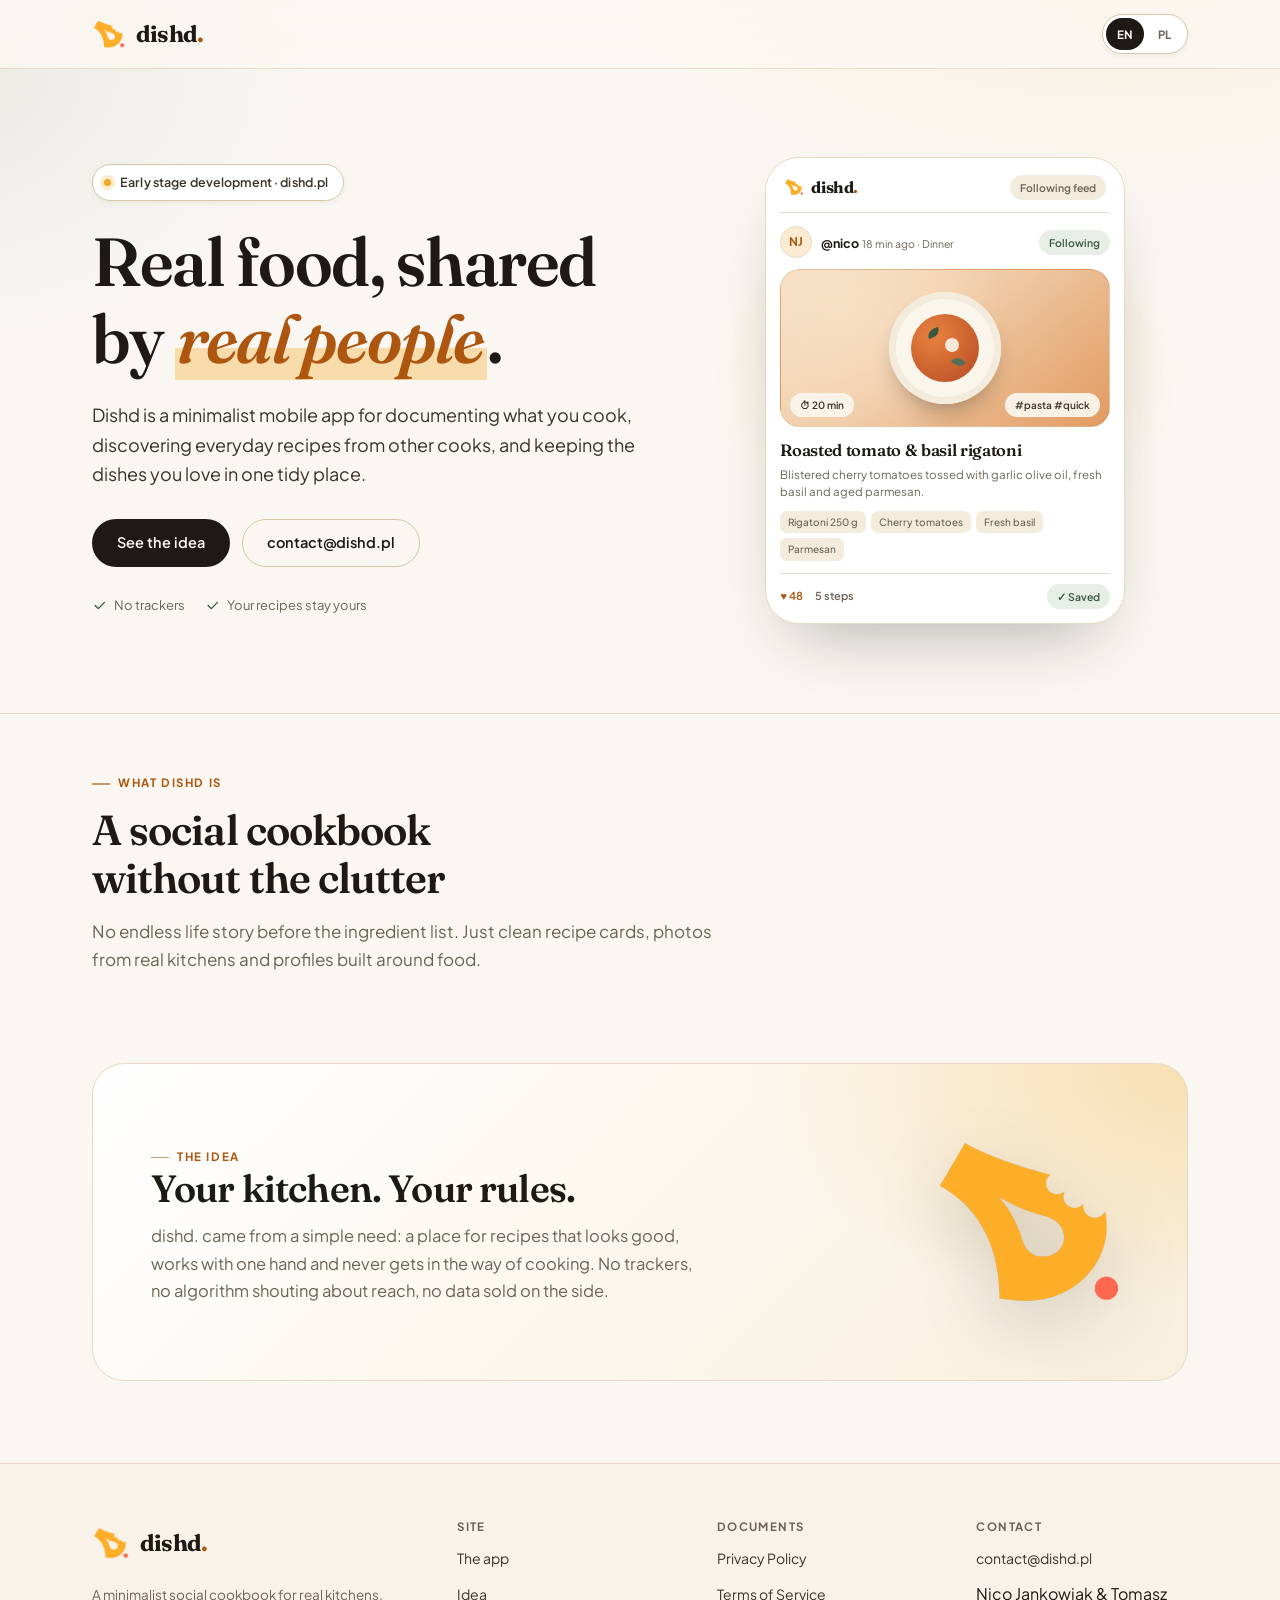
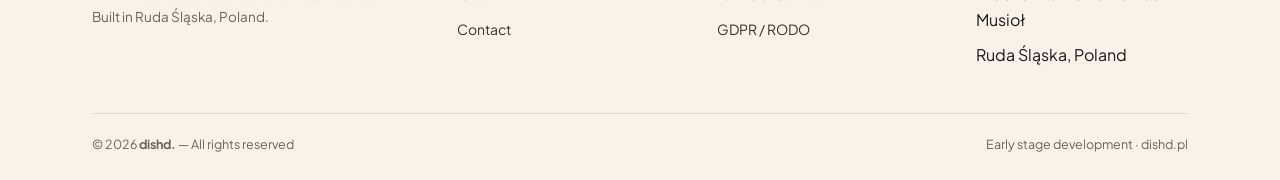
==== index.html @ dfc0d9f7 "Add files via upload" ====
<!DOCTYPE html>
<html lang="en">
<head>
  <meta charset="UTF-8" />
  <meta name="viewport" content="width=device-width, initial-scale=1.0" />
  <title>dishd. — Cook, Share &amp; Discover Recipes</title>
  <meta name="description" content="Dishd is a minimalist social cookbook for sharing homemade recipes, saving dishes and building your personal kitchen library." />
  <meta name="theme-color" content="#FAF7F2" />

  <link rel="icon" href="media/favicon.ico" sizes="any" />
  <link rel="icon" type="image/png" sizes="32x32" href="media/favicon-32.png" />
  <link rel="icon" type="image/png" sizes="192x192" href="media/favicon-192.png" />
  <link rel="apple-touch-icon" href="media/apple-touch-icon.png" />

  <meta property="og:type" content="website" />
  <meta property="og:url" content="https://dishd.pl/" />
  <meta property="og:title" content="dishd. — Cook, Share &amp; Discover Recipes" />
  <meta property="og:description" content="A minimalist social cookbook for sharing homemade dishes and saving recipes without the clutter." />
  <meta property="og:image" content="https://dishd.pl/media/og-cover.png" />
  <meta name="twitter:card" content="summary_large_image" />

  <link rel="preconnect" href="https://fonts.googleapis.com" />
  <link rel="preconnect" href="https://fonts.gstatic.com" crossorigin />
  <link href="https://fonts.googleapis.com/css2?family=Fraunces:ital,opsz,wght@0,9..144,500;0,9..144,600;0,9..144,700;1,9..144,500;1,9..144,600&family=Plus+Jakarta+Sans:wght@400;500;600;700&display=swap" rel="stylesheet" />
  <link rel="stylesheet" href="assets/styles.css" />
</head>

<body data-title-en="dishd. — Cook, Share &amp; Discover Recipes" data-title-pl="dishd. — Gotuj, dziel się i odkrywaj przepisy"
      data-desc-en="Dishd is a minimalist social cookbook for sharing homemade recipes, saving dishes and building your personal kitchen library."
      data-desc-pl="Dishd to minimalistyczna społecznościowa książka kucharska do dzielenia się przepisami, zapisywania dań i budowania własnej kolekcji w jednym miejscu.">

  <a class="skip-link" href="#main" data-en="Skip to content" data-pl="Przejdź do treści">Skip to content</a>

  <header class="site-header">
    <div class="wrap header-inner">
      <a class="brand" href="index.html" aria-label="dishd.">
        <img class="brand__mark" src="media/logo.png" alt="" width="34" height="34" />
        <span class="brand__name">dishd<span class="brand__dot">.</span></span>
      </a>

      <div class="header-actions">
        <div class="lang-switch" role="group" aria-label="Language / Język">
          <button type="button" class="lang-btn" data-lang="en" aria-pressed="true">EN</button>
          <button type="button" class="lang-btn" data-lang="pl" aria-pressed="false">PL</button>
        </div>
      </div>
    </div>
  </header>

  <main id="main">
    <!-- Hero -->
    <section class="hero">
      <div class="wrap hero__grid">
        <div class="hero__copy">
          <span class="pill">
            <span class="pill__dot" aria-hidden="true"></span>
            <span data-en="Early stage development · dishd.pl" data-pl="Wczesny etap rozwoju · dishd.pl">Early stage development · dishd.pl</span>
          </span>

          <h1 data-en="Real food, shared by <em>real people</em>."
              data-pl="Prawdziwe jedzenie, dzielone przez <em>prawdziwych ludzi</em>.">
            Real food, shared by <em>real people</em>.
          </h1>

          <p data-en="Dishd is a minimalist mobile app for documenting what you cook, discovering everyday recipes from other cooks, and keeping the dishes you love in one tidy place."
             data-pl="Dishd to minimalistyczna aplikacja mobilna do dokumentowania tego, co gotujesz, odkrywania codziennych przepisów innych osób i trzymania ulubionych dań w jednym, uporządkowanym miejscu.">
            Dishd is a minimalist mobile app for documenting what you cook, discovering everyday recipes from other cooks, and keeping the dishes you love in one tidy place.
          </p>

          <div class="hero__actions">
            <a class="btn" href="#idea" data-en="See the idea" data-pl="Poznaj ideę">See the idea</a>
            <a class="btn btn--ghost" href="mailto:contact@dishd.pl">contact@dishd.pl</a>
          </div>

          <div class="hero__meta">
            <span>
              <svg width="15" height="15" viewBox="0 0 24 24" fill="none" stroke="currentColor" stroke-width="2.2" stroke-linecap="round" stroke-linejoin="round" aria-hidden="true"><path d="m5 12 5 5L20 7" /></svg>
              <span data-en="No trackers" data-pl="Bez trackerów">No trackers</span>
            </span>
            <span>
              <svg width="15" height="15" viewBox="0 0 24 24" fill="none" stroke="currentColor" stroke-width="2.2" stroke-linecap="round" stroke-linejoin="round" aria-hidden="true"><path d="m5 12 5 5L20 7" /></svg>
              <span data-en="Your recipes stay yours" data-pl="Twoje przepisy zostają Twoje">Your recipes stay yours</span>
            </span>
          </div>
        </div>

        <div class="showcase">
          <aside class="phone" aria-label="Dishd recipe card preview" data-aria-en="Dishd recipe card preview" data-aria-pl="Podgląd karty przepisu w Dishd">
            <div class="phone__bar">
              <span class="phone__brand"><img src="media/logo.png" alt="" width="20" height="20" /><span>dishd<span class="brand__dot">.</span></span></span>
              <span class="chip" data-en="Following feed" data-pl="Obserwowani">Following feed</span>
            </div>

            <div class="recipe-head">
              <div class="recipe-user">
                <span class="avatar">NJ</span>
                <span>
                  <span class="recipe-user__name">@nico</span>
                  <span class="recipe-user__meta" data-en="18 min ago · Dinner" data-pl="18 min temu · Obiad">18 min ago · Dinner</span>
                </span>
              </div>
              <span class="chip chip--green" data-en="Following" data-pl="Obserwujesz">Following</span>
            </div>

            <div class="recipe-photo">
              <div class="plate" aria-hidden="true">
                <div class="plate__bowl">
                  <span class="leaf leaf--1"></span>
                  <span class="leaf leaf--2"></span>
                  <span class="plate__cream"></span>
                </div>
              </div>
              <div class="photo-pills">
                <span class="chip" data-en="⏱ 20 min" data-pl="⏱ 20 min">⏱ 20 min</span>
                <span class="chip" data-en="#pasta #quick" data-pl="#makaron #szybkie">#pasta #quick</span>
              </div>
            </div>

            <div class="recipe-title" data-en="Roasted tomato &amp; basil rigatoni" data-pl="Rigatoni z pieczonymi pomidorami i bazylią">
              Roasted tomato &amp; basil rigatoni
            </div>
            <p class="recipe-desc"
               data-en="Blistered cherry tomatoes tossed with garlic olive oil, fresh basil and aged parmesan."
               data-pl="Pieczone pomidorki koktajlowe z oliwą czosnkową, świeżą bazylią i dojrzałym parmezanem.">
              Blistered cherry tomatoes tossed with garlic olive oil, fresh basil and aged parmesan.
            </p>

            <div class="tags">
              <span data-en="Rigatoni 250 g" data-pl="Rigatoni 250 g">Rigatoni 250 g</span>
              <span data-en="Cherry tomatoes" data-pl="Pomidorki">Cherry tomatoes</span>
              <span data-en="Fresh basil" data-pl="Bazylia">Fresh basil</span>
              <span data-en="Parmesan" data-pl="Parmezan">Parmesan</span>
            </div>

            <div class="recipe-foot">
              <span class="recipe-foot__stats">
                <span class="recipe-foot__like">♥ 48</span>
                <span data-en="5 steps" data-pl="5 kroków">5 steps</span>
              </span>
              <span class="chip chip--green" data-en="✓ Saved" data-pl="✓ Zapisano">✓ Saved</span>
            </div>
          </aside>
        </div>
      </div>
    </section>

    <hr class="divider" />

    <!-- About -->
    <section class="section" id="about">
      <div class="wrap">
        <div class="section-head">
          <span class="eyebrow" data-en="What dishd is" data-pl="Czym jest dishd">What dishd is</span>
          <h2 data-en="A social cookbook without the clutter"
              data-pl="Społecznościowa książka kucharska bez zbędnego szumu">
            A social cookbook without the clutter
          </h2>
          <p data-en="No endless life story before the ingredient list. Just clean recipe cards, photos from real kitchens and profiles built around food."
             data-pl="Bez długiej historii życia przed listą składników. Tylko czytelne karty przepisów, zdjęcia z prawdziwych kuchni i profile zbudowane wokół jedzenia.">
            No endless life story before the ingredient list. Just clean recipe cards, photos from real kitchens and profiles built around food.
          </p>
        </div>
      </div>
    </section>

    <!-- The idea -->
    <section class="section section--tight" id="idea">
      <div class="wrap">
        <div class="band">
          <div class="band__inner">
            <div>
              <span class="eyebrow" data-en="The idea" data-pl="Idea">The idea</span>
              <h2 data-en="Your kitchen. Your rules."
                  data-pl="Twoja kuchnia. Twoje zasady.">
                Your kitchen. Your rules.
              </h2>
              <p data-en="dishd. came from a simple need: a place for recipes that looks good, works with one hand and never gets in the way of cooking. No trackers, no algorithm shouting about reach, no data sold on the side."
                 data-pl="dishd. powstało z prostej potrzeby: miejsca na przepisy, które dobrze wygląda, działa jedną ręką i nie przeszkadza w gotowaniu. Bez trackerów, bez algorytmu krzyczącego o zasięgach i bez sprzedawania danych.">
                dishd. came from a simple need: a place for recipes that looks good, works with one hand and never gets in the way of cooking. No trackers, no algorithm shouting about reach, no data sold on the side.
              </p>
            </div>
            <img class="band__logo" src="media/logo.png" alt="dishd." width="200" height="200" loading="lazy" />
          </div>
        </div>
      </div>
    </section>

  </main>

  <footer class="site-footer">
    <div class="wrap">
      <div class="footer-grid">
        <div class="footer-brand">
          <a class="brand" href="index.html" aria-label="dishd.">
            <img class="brand__mark" src="media/logo.png" alt="" width="38" height="38" loading="lazy" />
            <span class="brand__name">dishd<span class="brand__dot">.</span></span>
          </a>
          <p data-en="A minimalist social cookbook for real kitchens. Built in Ruda Śląska, Poland."
             data-pl="Minimalistyczna społecznościowa książka kucharska do prawdziwych kuchni. Tworzona w Rudzie Śląskiej.">
            A minimalist social cookbook for real kitchens. Built in Ruda Śląska, Poland.
          </p>
        </div>

        <div class="footer-col">
          <h4 data-en="Site" data-pl="Serwis">Site</h4>
          <ul>
            <li><a href="#about" data-en="The app" data-pl="Aplikacja">The app</a></li>
            <li><a href="#idea" data-en="Idea" data-pl="Idea">Idea</a></li>
            <li><a href="mailto:contact@dishd.pl" data-en="Contact" data-pl="Kontakt">Contact</a></li>
          </ul>
        </div>

        <div class="footer-col">
          <h4 data-en="Documents" data-pl="Dokumenty">Documents</h4>
          <ul>
            <li><a href="privacy.html" data-en="Privacy Policy" data-pl="Polityka prywatności">Privacy Policy</a></li>
            <li><a href="terms.html" data-en="Terms of Service" data-pl="Regulamin">Terms of Service</a></li>
            <li><a href="gdpr.html" data-en="GDPR / RODO" data-pl="RODO">GDPR / RODO</a></li>
          </ul>
        </div>

        <div class="footer-col">
          <h4 data-en="Contact" data-pl="Kontakt">Contact</h4>
          <ul>
            <li><a href="mailto:contact@dishd.pl">contact@dishd.pl</a></li>
            <li><span data-en="Nico Jankowiak &amp; Tomasz Musioł" data-pl="Nico Jankowiak i Tomasz Musioł">Nico Jankowiak &amp; Tomasz Musioł</span></li>
            <li><span data-en="Ruda Śląska, Poland" data-pl="Ruda Śląska, Polska">Ruda Śląska, Poland</span></li>
          </ul>
        </div>
      </div>

      <div class="footer-bottom">
        <span>© 2026 <strong>dishd.</strong> — <span data-en="All rights reserved" data-pl="Wszelkie prawa zastrzeżone">All rights reserved</span></span>
        <span data-en="Early stage development · dishd.pl" data-pl="Wczesny etap rozwoju · dishd.pl">Early stage development · dishd.pl</span>
      </div>
    </div>
  </footer>

  <script src="assets/site.js" defer></script>
</body>
</html>
---- assets/styles.css ----
/* =========================================================
   dishd. — shared stylesheet
   Palette is derived from media/light-logo.jpg (amber mark).
   ========================================================= */

:root {
  --bg: #FAF7F2;
  --surface: #F3EBDB;
  --card: #FFFFFF;
  --ink: #1D1A15;
  --ink-soft: #3A332B;
  --muted: #6C6357;
  --line: #E6DAC4;
  --line-strong: #D6C6A9;
  --accent: #F5A623;
  --accent-deep: #AC560F;
  --accent-wash: #FBEBD2;
  --green: #3C5842;
  --green-wash: #E7EEE6;
  --radius-sm: 12px;
  --radius: 18px;
  --radius-lg: 26px;
  --shadow-sm: 0 2px 6px rgba(29, 26, 21, 0.05);
  --shadow: 0 18px 44px -22px rgba(29, 26, 21, 0.28);
  --shadow-lg: 0 34px 70px -30px rgba(29, 26, 21, 0.34);
  --wrap: 1160px;
  --gutter: clamp(18px, 4vw, 32px);
  --header-h: 68px;
  --ease: cubic-bezier(0.22, 0.61, 0.36, 1);
}

*,
*::before,
*::after {
  box-sizing: border-box;
}

html {
  scroll-behavior: smooth;
  scroll-padding-top: calc(var(--header-h) + 18px);
  -webkit-text-size-adjust: 100%;
}

body {
  margin: 0;
  background-color: var(--bg);
  background-image:
    radial-gradient(58rem 34rem at 88% -8%, rgba(245, 166, 35, 0.14), transparent 62%),
    radial-gradient(42rem 30rem at -6% 4%, rgba(60, 88, 66, 0.09), transparent 58%);
  background-repeat: no-repeat;
  color: var(--ink);
  font-family: "Plus Jakarta Sans", -apple-system, BlinkMacSystemFont, "Segoe UI", sans-serif;
  font-size: 16px;
  line-height: 1.65;
  -webkit-font-smoothing: antialiased;
  text-rendering: optimizeLegibility;
  overflow-x: hidden;
}

h1, h2, h3, h4 {
  font-family: "Fraunces", Georgia, "Times New Roman", serif;
  font-weight: 600;
  letter-spacing: -0.022em;
  line-height: 1.14;
  margin: 0;
  text-wrap: balance;
}

p {
  margin: 0;
}

img {
  display: block;
  max-width: 100%;
  height: auto;
}

a {
  color: var(--accent-deep);
  text-decoration-thickness: 1px;
  text-underline-offset: 3px;
}

a:hover {
  color: var(--ink);
}

ul, ol {
  margin: 0;
  padding: 0;
}

:focus-visible {
  outline: 3px solid var(--accent-deep);
  outline-offset: 3px;
  border-radius: 4px;
}

::selection {
  background: var(--accent);
  color: var(--ink);
}

/* ---------- Layout helpers ---------- */

.wrap {
  width: 100%;
  max-width: var(--wrap);
  margin-inline: auto;
  padding-inline: var(--gutter);
}

.skip-link {
  position: absolute;
  left: 12px;
  top: -60px;
  z-index: 200;
  padding: 10px 16px;
  border-radius: 999px;
  background: var(--ink);
  color: var(--bg);
  font-size: 14px;
  font-weight: 600;
  text-decoration: none;
  transition: top 0.18s var(--ease);
}

.skip-link:focus-visible {
  top: 12px;
  color: var(--bg);
}

.eyebrow {
  display: inline-flex;
  align-items: center;
  gap: 8px;
  font-size: 11.5px;
  font-weight: 700;
  letter-spacing: 0.14em;
  text-transform: uppercase;
  color: var(--accent-deep);
}

.eyebrow::before {
  content: "";
  width: 18px;
  height: 1.5px;
  background: currentColor;
  opacity: 0.6;
}

.section-head {
  max-width: 660px;
}

.section-head h2 {
  font-size: clamp(28px, 3.6vw, 42px);
  margin-top: 14px;
}

.section-head p {
  margin-top: 14px;
  color: var(--muted);
  font-size: clamp(15px, 1.5vw, 17px);
}

.section {
  padding-block: clamp(32px, 4vw, 54px);
}

.section--tight {
  padding-block: clamp(24px, 3vw, 40px);
}

.divider {
  height: 1px;
  background: var(--line);
  border: 0;
  margin: 0;
}

/* ---------- Buttons ---------- */

.btn {
  --btn-bg: var(--ink);
  --btn-fg: var(--bg);
  display: inline-flex;
  align-items: center;
  justify-content: center;
  gap: 9px;
  min-height: 48px;
  padding: 12px 24px;
  border: 1px solid transparent;
  border-radius: 999px;
  background: var(--btn-bg);
  color: var(--btn-fg);
  font-family: inherit;
  font-size: 14.5px;
  font-weight: 600;
  line-height: 1.2;
  text-align: center;
  text-decoration: none;
  cursor: pointer;
  transition: transform 0.18s var(--ease), background-color 0.18s var(--ease),
    box-shadow 0.18s var(--ease), color 0.18s var(--ease);
}

.btn:hover {
  color: var(--btn-fg);
  transform: translateY(-2px);
  box-shadow: var(--shadow);
}

.btn:active {
  transform: translateY(0);
}

.btn--ghost {
  --btn-bg: transparent;
  --btn-fg: var(--ink);
  border-color: var(--line-strong);
}

.btn--ghost:hover {
  --btn-bg: #ffffff;
  --btn-fg: var(--ink);
  box-shadow: var(--shadow-sm);
}

.btn--small {
  min-height: 42px;
  padding: 10px 18px;
  font-size: 13.5px;
}

/* ---------- Header ---------- */

.site-header {
  position: sticky;
  top: 0;
  z-index: 60;
  background: rgba(250, 247, 242, 0.82);
  border-bottom: 1px solid var(--line);
  backdrop-filter: blur(16px) saturate(1.3);
  -webkit-backdrop-filter: blur(16px) saturate(1.3);
}

.header-inner {
  display: flex;
  align-items: center;
  justify-content: space-between;
  gap: 16px;
  min-height: var(--header-h);
}

.brand {
  display: inline-flex;
  align-items: center;
  gap: 10px;
  flex: 0 0 auto;
  padding-block: 4px;
  color: var(--ink);
  text-decoration: none;
}

.brand:hover {
  color: var(--ink);
}

.brand__mark {
  width: 34px;
  height: 34px;
  border-radius: 9px;
  transition: transform 0.3s var(--ease);
}

.brand:hover .brand__mark {
  transform: rotate(-6deg) scale(1.04);
}

.brand__name {
  font-family: "Fraunces", Georgia, serif;
  font-size: 23px;
  font-weight: 700;
  letter-spacing: -0.035em;
  line-height: 1;
}

.brand__dot {
  color: var(--accent-deep);
}

.header-actions {
  display: flex;
  align-items: center;
  gap: 10px;
  flex: 0 0 auto;
}

.lang-switch {
  display: inline-flex;
  flex: 0 0 auto;
  gap: 2px;
  padding: 3px;
  border: 1px solid var(--line-strong);
  border-radius: 999px;
  background: #ffffff;
  box-shadow: var(--shadow-sm);
}

.lang-btn {
  min-width: 38px;
  min-height: 32px;
  padding: 6px 10px;
  border: 0;
  border-radius: 999px;
  background: transparent;
  color: var(--muted);
  font-family: inherit;
  font-size: 11.5px;
  font-weight: 700;
  letter-spacing: 0.04em;
  cursor: pointer;
  transition: background-color 0.16s var(--ease), color 0.16s var(--ease);
}

.lang-btn:hover {
  color: var(--ink);
}

.lang-btn[aria-pressed="true"] {
  background: var(--ink);
  color: var(--bg);
}

/* ---------- Hero ---------- */

.hero {
  position: relative;
  padding-block: clamp(46px, 7vw, 88px) clamp(48px, 7vw, 92px);
  overflow: hidden;
}

.hero__grid {
  display: grid;
  grid-template-columns: minmax(0, 1.06fr) minmax(0, 0.94fr);
  align-items: center;
  gap: clamp(34px, 5vw, 64px);
}

.pill {
  display: inline-flex;
  align-items: center;
  gap: 9px;
  padding: 7px 15px 7px 11px;
  border: 1px solid var(--line-strong);
  border-radius: 999px;
  background: #ffffff;
  box-shadow: var(--shadow-sm);
  color: var(--ink-soft);
  font-size: 12.5px;
  font-weight: 600;
  letter-spacing: 0.01em;
}

.pill__dot {
  width: 7px;
  height: 7px;
  border-radius: 50%;
  background: var(--accent);
  box-shadow: 0 0 0 4px rgba(245, 166, 35, 0.22);
}

.hero h1 {
  margin-top: 22px;
  font-size: clamp(38px, 5.6vw, 68px);
  font-weight: 600;
}

.hero h1 em {
  font-style: italic;
  color: var(--accent-deep);
  background: linear-gradient(180deg, transparent 62%, rgba(245, 166, 35, 0.34) 62%);
  padding-inline: 0.04em;
}

.hero__copy > p {
  margin-top: 22px;
  max-width: 34em;
  font-size: clamp(15.5px, 1.6vw, 18px);
  color: var(--ink-soft);
}

.hero__actions {
  display: flex;
  flex-wrap: wrap;
  gap: 12px;
  margin-top: 30px;
}

.hero__meta {
  display: flex;
  flex-wrap: wrap;
  align-items: center;
  gap: 8px 20px;
  margin-top: 28px;
  font-size: 13px;
  color: var(--muted);
}

.hero__meta span {
  display: inline-flex;
  align-items: center;
  gap: 7px;
}

.hero__meta svg {
  flex: 0 0 auto;
  color: var(--green);
}

/* ---------- Phone mock ---------- */

.showcase {
  position: relative;
  display: grid;
  place-items: center;
  isolation: isolate;
}

.showcase::before {
  content: "";
  position: absolute;
  inset: 8% 4% 4%;
  z-index: -1;
  border-radius: 50%;
  background: radial-gradient(circle at 50% 40%, rgba(245, 166, 35, 0.28), transparent 68%);
  filter: blur(6px);
}

.phone {
  width: min(100%, 360px);
  padding: 14px;
  border: 1px solid var(--line);
  border-radius: 34px;
  background: var(--card);
  box-shadow: var(--shadow-lg);
}

.phone__bar {
  display: flex;
  align-items: center;
  justify-content: space-between;
  gap: 10px;
  padding: 2px 4px 12px;
  border-bottom: 1px solid var(--line);
  margin-bottom: 13px;
}

.phone__brand {
  display: inline-flex;
  align-items: center;
  gap: 7px;
  font-family: "Fraunces", Georgia, serif;
  font-size: 16px;
  font-weight: 700;
  letter-spacing: -0.03em;
}

.phone__brand img {
  width: 20px;
  height: 20px;
  border-radius: 6px;
}

.phone__brand .brand__dot {
  color: var(--accent-deep);
}

.chip {
  display: inline-flex;
  align-items: center;
  padding: 4px 10px;
  border-radius: 999px;
  background: var(--surface);
  color: var(--muted);
  font-size: 10.5px;
  font-weight: 600;
  white-space: nowrap;
}

.chip--green {
  background: var(--green-wash);
  color: var(--green);
}

.recipe-head {
  display: flex;
  align-items: center;
  justify-content: space-between;
  gap: 10px;
  margin-bottom: 11px;
}

.recipe-user {
  display: flex;
  align-items: center;
  gap: 9px;
  min-width: 0;
}

.avatar {
  display: grid;
  place-items: center;
  width: 32px;
  height: 32px;
  flex: 0 0 auto;
  border: 1px solid var(--line);
  border-radius: 50%;
  background: var(--accent-wash);
  color: var(--accent-deep);
  font-size: 12px;
  font-weight: 700;
}

.recipe-user__name {
  font-size: 12.5px;
  font-weight: 700;
  line-height: 1.25;
}

.recipe-user__meta {
  font-size: 10.5px;
  color: var(--muted);
}

.recipe-photo {
  position: relative;
  display: grid;
  place-items: center;
  height: 158px;
  margin-bottom: 13px;
  overflow: hidden;
  border: 1px solid rgba(172, 86, 15, 0.16);
  border-radius: 20px;
  background:
    radial-gradient(circle at 18% 18%, #F7DFC3, transparent 55%),
    linear-gradient(140deg, #F6E3CE 0%, #EFC9A4 46%, #E19B62 100%);
}

.plate {
  position: relative;
  display: grid;
  place-items: center;
  width: 112px;
  height: 112px;
  border-radius: 50%;
  background: #FBF6EC;
  box-shadow: 0 14px 26px -12px rgba(29, 26, 21, 0.45), inset 0 0 0 7px #F3EBDB;
}

.plate__bowl {
  position: relative;
  width: 68px;
  height: 68px;
  border-radius: 50%;
  background: radial-gradient(circle at 34% 32%, #E8823F, #B54A22);
}

.leaf {
  position: absolute;
  width: 13px;
  height: 8px;
  border-radius: 999px 0;
  background: #3C5842;
}

.leaf--1 { top: 15px; left: 16px; transform: rotate(-22deg); }
.leaf--2 { bottom: 16px; right: 14px; transform: rotate(36deg); background: #556F58; }

.plate__cream {
  position: absolute;
  top: 24px;
  right: 20px;
  width: 14px;
  height: 14px;
  border-radius: 50%;
  background: #FBF6EC;
  opacity: 0.9;
}

.photo-pills {
  position: absolute;
  inset: auto 9px 9px;
  display: flex;
  justify-content: space-between;
  gap: 6px;
}

.photo-pills .chip {
  background: rgba(251, 246, 236, 0.94);
  color: var(--ink-soft);
  font-size: 10px;
}

.recipe-title {
  font-family: "Fraunces", Georgia, serif;
  font-size: 16.5px;
  font-weight: 600;
  letter-spacing: -0.02em;
  line-height: 1.25;
}

.recipe-desc {
  margin-top: 5px;
  font-size: 11.5px;
  line-height: 1.5;
  color: var(--muted);
}

.tags {
  display: flex;
  flex-wrap: wrap;
  gap: 5px;
  margin-top: 10px;
}

.tags span {
  padding: 3px 8px;
  border-radius: 7px;
  background: var(--surface);
  color: var(--muted);
  font-size: 10px;
  font-weight: 500;
}

.recipe-foot {
  display: flex;
  align-items: center;
  justify-content: space-between;
  gap: 8px;
  margin-top: 12px;
  padding-top: 10px;
  border-top: 1px solid var(--line);
  font-size: 11px;
  font-weight: 600;
  color: var(--muted);
}

.recipe-foot__stats {
  display: flex;
  align-items: center;
  gap: 12px;
}

.recipe-foot__like {
  color: var(--accent-deep);
}

/* ---------- Brand band ---------- */

.band {
  position: relative;
  overflow: hidden;
  border: 1px solid var(--line);
  border-radius: calc(var(--radius-lg) + 6px);
  background:
    radial-gradient(46rem 26rem at 100% 0%, rgba(245, 166, 35, 0.26), transparent 60%),
    linear-gradient(135deg, #FFFFFF 0%, #F8EFDD 100%);
}

.band__inner {
  display: grid;
  grid-template-columns: minmax(0, 1fr) auto;
  align-items: center;
  gap: clamp(26px, 5vw, 60px);
  padding: clamp(30px, 4.6vw, 58px);
}

.band h2 {
  font-size: clamp(26px, 3.4vw, 38px);
}

.band p {
  margin-top: 12px;
  max-width: 46ch;
  color: var(--muted);
  font-size: clamp(15px, 1.5vw, 16.5px);
}

.band__logo {
  width: clamp(120px, 17vw, 200px);
  height: auto;
  filter: drop-shadow(0 22px 34px rgba(29, 26, 21, 0.18));
}

/* ---------- Footer ---------- */

.site-footer {
  margin-top: clamp(26px, 3.6vw, 44px);
  padding-block: clamp(38px, 5vw, 56px) 26px;
  border-top: 1px solid var(--line);
  background: rgba(243, 235, 219, 0.45);
}

.footer-grid {
  display: grid;
  grid-template-columns: minmax(0, 1.5fr) repeat(3, minmax(0, 1fr));
  gap: clamp(24px, 4vw, 48px);
}

.footer-brand p {
  margin-top: 14px;
  max-width: 34ch;
  font-size: 13.5px;
  color: var(--muted);
}

.footer-brand .brand__mark {
  width: 38px;
  height: 38px;
}

.footer-col h4 {
  margin-bottom: 12px;
  font-family: "Plus Jakarta Sans", sans-serif;
  font-size: 11.5px;
  font-weight: 700;
  letter-spacing: 0.12em;
  text-transform: uppercase;
  color: var(--muted);
}

.footer-col ul {
  list-style: none;
  display: grid;
  gap: 9px;
}

.footer-col a {
  color: var(--ink-soft);
  font-size: 14px;
  text-decoration: none;
}

.footer-col a:hover {
  color: var(--ink);
  text-decoration: underline;
}

.footer-bottom {
  display: flex;
  flex-wrap: wrap;
  align-items: center;
  justify-content: space-between;
  gap: 10px 24px;
  margin-top: clamp(28px, 4vw, 44px);
  padding-top: 20px;
  border-top: 1px solid var(--line);
  font-size: 12.5px;
  color: var(--muted);
}

/* ---------- Document pages ---------- */

.doc-hero {
  padding-block: clamp(34px, 5vw, 58px) clamp(22px, 3vw, 32px);
  border-bottom: 1px solid var(--line);
}

.doc-hero__back {
  display: flex;
  width: fit-content;
  align-items: center;
  gap: 7px;
  margin-bottom: 18px;
  color: var(--muted);
  font-size: 13.5px;
  font-weight: 600;
  text-decoration: none;
}

.doc-hero__back:hover {
  color: var(--ink);
}

.doc-hero h1 {
  font-size: clamp(32px, 5vw, 54px);
  margin-top: 14px;
}

.doc-hero p {
  margin-top: 14px;
  max-width: 62ch;
  color: var(--muted);
  font-size: clamp(15px, 1.6vw, 17px);
}

.doc-meta {
  display: flex;
  flex-wrap: wrap;
  gap: 8px 20px;
  margin-top: 22px;
  font-size: 13px;
  color: var(--muted);
}

.doc-meta strong {
  color: var(--ink-soft);
}

.doc-layout {
  display: grid;
  grid-template-columns: 250px minmax(0, 1fr);
  align-items: start;
  gap: clamp(28px, 4vw, 56px);
  padding-block: clamp(32px, 4.5vw, 56px);
}

.doc-layout > * {
  min-width: 0;
}

.toc {
  position: sticky;
  top: calc(var(--header-h) + 22px);
  padding: 20px;
  border: 1px solid var(--line);
  border-radius: var(--radius);
  background: var(--card);
}

.toc__title {
  margin-bottom: 12px;
  font-size: 11.5px;
  font-weight: 700;
  letter-spacing: 0.12em;
  text-transform: uppercase;
  color: var(--muted);
}

.toc ol {
  list-style: none;
  display: grid;
  gap: 7px;
  counter-reset: toc;
}

.toc a {
  display: block;
  color: var(--ink-soft);
  font-size: 13.5px;
  line-height: 1.4;
  text-decoration: none;
}

.toc a:hover {
  color: var(--accent-deep);
}

.doc {
  min-width: 0;
}

.doc section {
  padding-block: clamp(20px, 2.6vw, 28px);
  border-bottom: 1px solid var(--line);
}

.doc section:first-of-type {
  padding-top: 0;
}

.doc section:last-of-type {
  border-bottom: 0;
  padding-bottom: 0;
}

.doc h2 {
  font-size: clamp(21px, 2.4vw, 26px);
  scroll-margin-top: calc(var(--header-h) + 20px);
}

.doc h3 {
  margin-top: 20px;
  font-size: clamp(16px, 1.8vw, 18px);
}

.doc p,
.doc li {
  color: var(--ink-soft);
  font-size: 15px;
  line-height: 1.72;
}

.doc h2 + p,
.doc h2 + ul,
.doc h2 + ol,
.doc h2 + h3,
.doc p + p,
.doc p + ul,
.doc p + ol,
.doc ul + p,
.doc ol + p,
.doc h3 + p {
  margin-top: 12px;
}

/* breathing room after the highlights box that opens every document */
.doc .callout + section {
  padding-top: clamp(22px, 2.8vw, 30px);
}

.doc ul,
.doc ol {
  margin-top: 12px;
  padding-left: 22px;
  display: grid;
  gap: 8px;
}

.doc ul {
  list-style: none;
  padding-left: 0;
}

.doc ul > li {
  position: relative;
  padding-left: 22px;
}

.doc ul > li::before {
  content: "";
  position: absolute;
  top: 0.68em;
  left: 2px;
  width: 7px;
  height: 7px;
  border-radius: 50%;
  background: var(--accent);
}

.doc ol {
  list-style: decimal;
  padding-left: 22px;
}

.doc ol > li::marker {
  color: var(--accent-deep);
  font-weight: 700;
}

.doc strong {
  color: var(--ink);
  font-weight: 700;
}

.doc code {
  padding: 2px 6px;
  border: 1px solid var(--line);
  border-radius: 6px;
  background: var(--surface);
  color: var(--ink);
  font-family: ui-monospace, "SFMono-Regular", Menlo, Consolas, monospace;
  font-size: 0.88em;
}

.doc a {
  color: var(--accent-deep);
  text-decoration: underline;
  text-decoration-color: rgba(172, 86, 15, 0.35);
}

.doc a:hover {
  text-decoration-color: currentColor;
}

/* buttons placed inside a document keep button styling, not link styling */
.doc a.btn {
  color: var(--btn-fg);
  text-decoration: none;
}

.callout {
  display: flex;
  gap: 12px;
  margin-top: 18px;
  padding: 16px 18px;
  border: 1px solid var(--line-strong);
  border-left: 3px solid var(--accent);
  border-radius: var(--radius-sm);
  background: #FFFDF8;
}

.callout__icon {
  flex: 0 0 auto;
  color: var(--accent-deep);
  margin-top: 2px;
}

.callout p {
  font-size: 14.5px;
  color: var(--ink-soft);
}

.doc__footer {
  display: flex;
  flex-wrap: wrap;
  gap: 12px;
  margin-top: clamp(26px, 3.5vw, 40px);
}

/* lighter, warmer primary action on document pages */
.doc__footer .btn:not(.btn--ghost) {
  --btn-bg: var(--accent);
  --btn-fg: var(--ink);
}

/* ---------- Responsive ---------- */

@media (max-width: 1000px) {
  .doc-layout {
    grid-template-columns: minmax(0, 1fr);
    gap: 24px;
  }

  /* Table of contents becomes a swipeable row of chips above the text. */
  .toc {
    position: static;
    order: -1;
    padding: 12px 14px;
    border-radius: 14px;
  }

  .toc__title {
    margin-bottom: 10px;
  }

  .toc ol {
    display: flex;
    gap: 8px;
    overflow-x: auto;
    padding-bottom: 2px;
    scrollbar-width: none;
    -webkit-overflow-scrolling: touch;
    mask-image: linear-gradient(to right, #000 calc(100% - 26px), transparent);
    -webkit-mask-image: linear-gradient(to right, #000 calc(100% - 26px), transparent);
  }

  .toc ol::-webkit-scrollbar {
    display: none;
  }

  .toc a {
    display: block;
    padding: 7px 12px;
    border-radius: 999px;
    background: var(--surface);
    font-size: 12.5px;
    white-space: nowrap;
  }
}

@media (max-width: 920px) {
  .hero__grid {
    grid-template-columns: 1fr;
    gap: clamp(32px, 6vw, 46px);
  }

  .showcase {
    order: 2;
  }

  .band__inner {
    grid-template-columns: 1fr;
    justify-items: start;
    text-align: left;
  }

  .band__logo {
    order: -1;
    width: clamp(96px, 22vw, 130px);
  }

  .footer-grid {
    grid-template-columns: repeat(2, minmax(0, 1fr));
  }

  .footer-brand {
    grid-column: 1 / -1;
  }
}

@media (max-width: 620px) {
  :root {
    --header-h: 58px;
  }

  .brand__mark {
    width: 30px;
    height: 30px;
  }

  .brand__name {
    font-size: 21px;
  }

  .hero__actions .btn {
    flex: 1 1 200px;
  }

  .hero__meta {
    font-size: 12.5px;
  }

  .footer-grid {
    grid-template-columns: 1fr;
    gap: 26px;
  }

  .footer-col ul {
    gap: 0;
  }

  .footer-col a {
    display: inline-block;
    padding-block: 7px;
  }

  .footer-brand .brand__mark {
    width: 34px;
    height: 34px;
  }

  .footer-bottom {
    font-size: 12px;
  }

  .doc-hero__back {
    margin-bottom: 14px;
  }

  .doc-meta {
    gap: 6px 14px;
    font-size: 12.5px;
  }

  .band__inner {
    padding: 22px 20px;
  }
}

@media (max-width: 400px) {
  .lang-btn {
    min-width: 34px;
    padding-inline: 7px;
  }

  .pill {
    font-size: 11.5px;
  }
}

@media (prefers-reduced-motion: reduce) {
  html {
    scroll-behavior: auto;
  }

  *,
  *::before,
  *::after {
    animation-duration: 0.001ms !important;
    animation-iteration-count: 1 !important;
    transition-duration: 0.001ms !important;
  }

}

@media print {
  .site-header,
  .site-footer,
  .toc,
  .doc__footer,
  .skip-link {
    display: none !important;
  }

  body {
    background: #fff;
  }

  .doc-layout {
    display: block;
    padding: 0;
  }

  .doc a {
    color: inherit;
  }
}
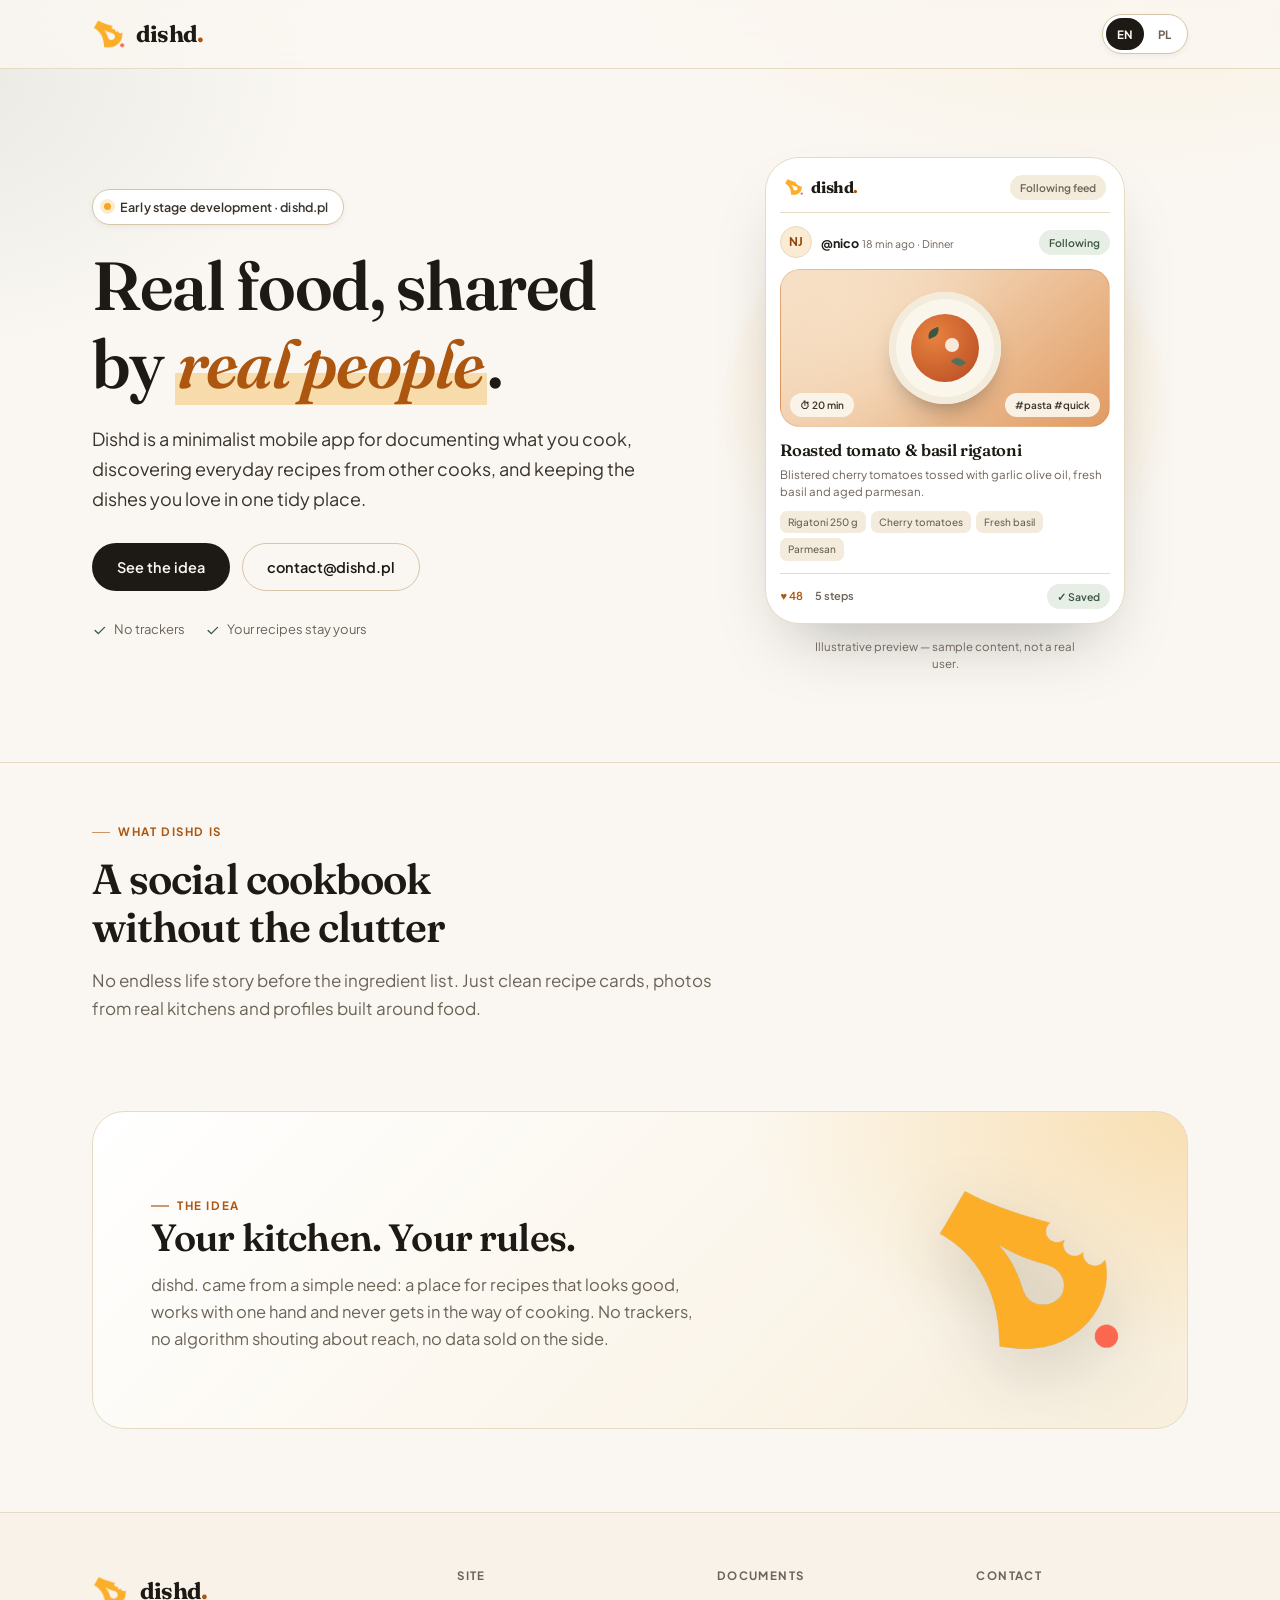
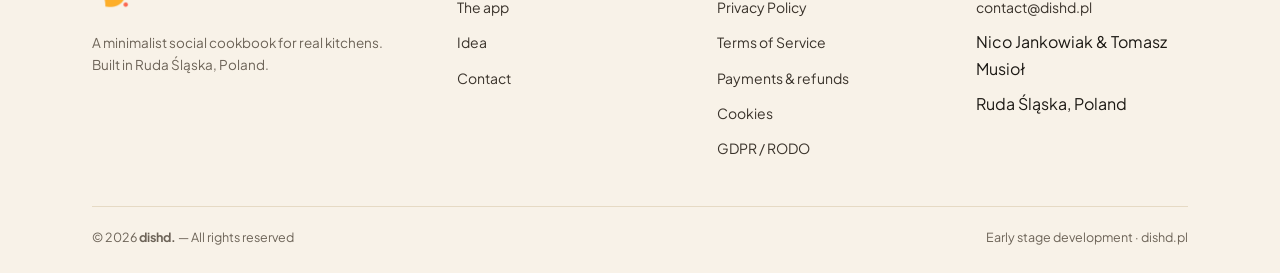
==== commit 4c5e664c: "legalne wymagania strony" ====
--- a/index.html
+++ b/index.html
@@ -1,241 +1,253 @@
-<!DOCTYPE html>
-<html lang="en">
-<head>
-  <meta charset="UTF-8" />
-  <meta name="viewport" content="width=device-width, initial-scale=1.0" />
-  <title>dishd. — Cook, Share &amp; Discover Recipes</title>
-  <meta name="description" content="Dishd is a minimalist social cookbook for sharing homemade recipes, saving dishes and building your personal kitchen library." />
-  <meta name="theme-color" content="#FAF7F2" />
-
-  <link rel="icon" href="media/favicon.ico" sizes="any" />
-  <link rel="icon" type="image/png" sizes="32x32" href="media/favicon-32.png" />
-  <link rel="icon" type="image/png" sizes="192x192" href="media/favicon-192.png" />
-  <link rel="apple-touch-icon" href="media/apple-touch-icon.png" />
-
-  <meta property="og:type" content="website" />
-  <meta property="og:url" content="https://dishd.pl/" />
-  <meta property="og:title" content="dishd. — Cook, Share &amp; Discover Recipes" />
-  <meta property="og:description" content="A minimalist social cookbook for sharing homemade dishes and saving recipes without the clutter." />
-  <meta property="og:image" content="https://dishd.pl/media/og-cover.png" />
-  <meta name="twitter:card" content="summary_large_image" />
-
-  <link rel="preconnect" href="https://fonts.googleapis.com" />
-  <link rel="preconnect" href="https://fonts.gstatic.com" crossorigin />
-  <link href="https://fonts.googleapis.com/css2?family=Fraunces:ital,opsz,wght@0,9..144,500;0,9..144,600;0,9..144,700;1,9..144,500;1,9..144,600&family=Plus+Jakarta+Sans:wght@400;500;600;700&display=swap" rel="stylesheet" />
-  <link rel="stylesheet" href="assets/styles.css" />
-</head>
-
-<body data-title-en="dishd. — Cook, Share &amp; Discover Recipes" data-title-pl="dishd. — Gotuj, dziel się i odkrywaj przepisy"
-      data-desc-en="Dishd is a minimalist social cookbook for sharing homemade recipes, saving dishes and building your personal kitchen library."
-      data-desc-pl="Dishd to minimalistyczna społecznościowa książka kucharska do dzielenia się przepisami, zapisywania dań i budowania własnej kolekcji w jednym miejscu.">
-
-  <a class="skip-link" href="#main" data-en="Skip to content" data-pl="Przejdź do treści">Skip to content</a>
-
-  <header class="site-header">
-    <div class="wrap header-inner">
-      <a class="brand" href="index.html" aria-label="dishd.">
-        <img class="brand__mark" src="media/logo.png" alt="" width="34" height="34" />
-        <span class="brand__name">dishd<span class="brand__dot">.</span></span>
-      </a>
-
-      <div class="header-actions">
-        <div class="lang-switch" role="group" aria-label="Language / Język">
-          <button type="button" class="lang-btn" data-lang="en" aria-pressed="true">EN</button>
-          <button type="button" class="lang-btn" data-lang="pl" aria-pressed="false">PL</button>
-        </div>
-      </div>
-    </div>
-  </header>
-
-  <main id="main">
-    <!-- Hero -->
-    <section class="hero">
-      <div class="wrap hero__grid">
-        <div class="hero__copy">
-          <span class="pill">
-            <span class="pill__dot" aria-hidden="true"></span>
-            <span data-en="Early stage development · dishd.pl" data-pl="Wczesny etap rozwoju · dishd.pl">Early stage development · dishd.pl</span>
-          </span>
-
-          <h1 data-en="Real food, shared by <em>real people</em>."
-              data-pl="Prawdziwe jedzenie, dzielone przez <em>prawdziwych ludzi</em>.">
-            Real food, shared by <em>real people</em>.
-          </h1>
-
-          <p data-en="Dishd is a minimalist mobile app for documenting what you cook, discovering everyday recipes from other cooks, and keeping the dishes you love in one tidy place."
-             data-pl="Dishd to minimalistyczna aplikacja mobilna do dokumentowania tego, co gotujesz, odkrywania codziennych przepisów innych osób i trzymania ulubionych dań w jednym, uporządkowanym miejscu.">
-            Dishd is a minimalist mobile app for documenting what you cook, discovering everyday recipes from other cooks, and keeping the dishes you love in one tidy place.
-          </p>
-
-          <div class="hero__actions">
-            <a class="btn" href="#idea" data-en="See the idea" data-pl="Poznaj ideę">See the idea</a>
-            <a class="btn btn--ghost" href="mailto:contact@dishd.pl">contact@dishd.pl</a>
-          </div>
-
-          <div class="hero__meta">
-            <span>
-              <svg width="15" height="15" viewBox="0 0 24 24" fill="none" stroke="currentColor" stroke-width="2.2" stroke-linecap="round" stroke-linejoin="round" aria-hidden="true"><path d="m5 12 5 5L20 7" /></svg>
-              <span data-en="No trackers" data-pl="Bez trackerów">No trackers</span>
-            </span>
-            <span>
-              <svg width="15" height="15" viewBox="0 0 24 24" fill="none" stroke="currentColor" stroke-width="2.2" stroke-linecap="round" stroke-linejoin="round" aria-hidden="true"><path d="m5 12 5 5L20 7" /></svg>
-              <span data-en="Your recipes stay yours" data-pl="Twoje przepisy zostają Twoje">Your recipes stay yours</span>
-            </span>
-          </div>
-        </div>
-
-        <div class="showcase">
-          <aside class="phone" aria-label="Dishd recipe card preview" data-aria-en="Dishd recipe card preview" data-aria-pl="Podgląd karty przepisu w Dishd">
-            <div class="phone__bar">
-              <span class="phone__brand"><img src="media/logo.png" alt="" width="20" height="20" /><span>dishd<span class="brand__dot">.</span></span></span>
-              <span class="chip" data-en="Following feed" data-pl="Obserwowani">Following feed</span>
-            </div>
-
-            <div class="recipe-head">
-              <div class="recipe-user">
-                <span class="avatar">NJ</span>
-                <span>
-                  <span class="recipe-user__name">@nico</span>
-                  <span class="recipe-user__meta" data-en="18 min ago · Dinner" data-pl="18 min temu · Obiad">18 min ago · Dinner</span>
-                </span>
-              </div>
-              <span class="chip chip--green" data-en="Following" data-pl="Obserwujesz">Following</span>
-            </div>
-
-            <div class="recipe-photo">
-              <div class="plate" aria-hidden="true">
-                <div class="plate__bowl">
-                  <span class="leaf leaf--1"></span>
-                  <span class="leaf leaf--2"></span>
-                  <span class="plate__cream"></span>
-                </div>
-              </div>
-              <div class="photo-pills">
-                <span class="chip" data-en="⏱ 20 min" data-pl="⏱ 20 min">⏱ 20 min</span>
-                <span class="chip" data-en="#pasta #quick" data-pl="#makaron #szybkie">#pasta #quick</span>
-              </div>
-            </div>
-
-            <div class="recipe-title" data-en="Roasted tomato &amp; basil rigatoni" data-pl="Rigatoni z pieczonymi pomidorami i bazylią">
-              Roasted tomato &amp; basil rigatoni
-            </div>
-            <p class="recipe-desc"
-               data-en="Blistered cherry tomatoes tossed with garlic olive oil, fresh basil and aged parmesan."
-               data-pl="Pieczone pomidorki koktajlowe z oliwą czosnkową, świeżą bazylią i dojrzałym parmezanem.">
-              Blistered cherry tomatoes tossed with garlic olive oil, fresh basil and aged parmesan.
-            </p>
-
-            <div class="tags">
-              <span data-en="Rigatoni 250 g" data-pl="Rigatoni 250 g">Rigatoni 250 g</span>
-              <span data-en="Cherry tomatoes" data-pl="Pomidorki">Cherry tomatoes</span>
-              <span data-en="Fresh basil" data-pl="Bazylia">Fresh basil</span>
-              <span data-en="Parmesan" data-pl="Parmezan">Parmesan</span>
-            </div>
-
-            <div class="recipe-foot">
-              <span class="recipe-foot__stats">
-                <span class="recipe-foot__like">♥ 48</span>
-                <span data-en="5 steps" data-pl="5 kroków">5 steps</span>
-              </span>
-              <span class="chip chip--green" data-en="✓ Saved" data-pl="✓ Zapisano">✓ Saved</span>
-            </div>
-          </aside>
-        </div>
-      </div>
-    </section>
-
-    <hr class="divider" />
-
-    <!-- About -->
-    <section class="section" id="about">
-      <div class="wrap">
-        <div class="section-head">
-          <span class="eyebrow" data-en="What dishd is" data-pl="Czym jest dishd">What dishd is</span>
-          <h2 data-en="A social cookbook without the clutter"
-              data-pl="Społecznościowa książka kucharska bez zbędnego szumu">
-            A social cookbook without the clutter
-          </h2>
-          <p data-en="No endless life story before the ingredient list. Just clean recipe cards, photos from real kitchens and profiles built around food."
-             data-pl="Bez długiej historii życia przed listą składników. Tylko czytelne karty przepisów, zdjęcia z prawdziwych kuchni i profile zbudowane wokół jedzenia.">
-            No endless life story before the ingredient list. Just clean recipe cards, photos from real kitchens and profiles built around food.
-          </p>
-        </div>
-      </div>
-    </section>
-
-    <!-- The idea -->
-    <section class="section section--tight" id="idea">
-      <div class="wrap">
-        <div class="band">
-          <div class="band__inner">
-            <div>
-              <span class="eyebrow" data-en="The idea" data-pl="Idea">The idea</span>
-              <h2 data-en="Your kitchen. Your rules."
-                  data-pl="Twoja kuchnia. Twoje zasady.">
-                Your kitchen. Your rules.
-              </h2>
-              <p data-en="dishd. came from a simple need: a place for recipes that looks good, works with one hand and never gets in the way of cooking. No trackers, no algorithm shouting about reach, no data sold on the side."
-                 data-pl="dishd. powstało z prostej potrzeby: miejsca na przepisy, które dobrze wygląda, działa jedną ręką i nie przeszkadza w gotowaniu. Bez trackerów, bez algorytmu krzyczącego o zasięgach i bez sprzedawania danych.">
-                dishd. came from a simple need: a place for recipes that looks good, works with one hand and never gets in the way of cooking. No trackers, no algorithm shouting about reach, no data sold on the side.
-              </p>
-            </div>
-            <img class="band__logo" src="media/logo.png" alt="dishd." width="200" height="200" loading="lazy" />
-          </div>
-        </div>
-      </div>
-    </section>
-
-  </main>
-
-  <footer class="site-footer">
-    <div class="wrap">
-      <div class="footer-grid">
-        <div class="footer-brand">
-          <a class="brand" href="index.html" aria-label="dishd.">
-            <img class="brand__mark" src="media/logo.png" alt="" width="38" height="38" loading="lazy" />
-            <span class="brand__name">dishd<span class="brand__dot">.</span></span>
-          </a>
-          <p data-en="A minimalist social cookbook for real kitchens. Built in Ruda Śląska, Poland."
-             data-pl="Minimalistyczna społecznościowa książka kucharska do prawdziwych kuchni. Tworzona w Rudzie Śląskiej.">
-            A minimalist social cookbook for real kitchens. Built in Ruda Śląska, Poland.
-          </p>
-        </div>
-
-        <div class="footer-col">
-          <h4 data-en="Site" data-pl="Serwis">Site</h4>
-          <ul>
-            <li><a href="#about" data-en="The app" data-pl="Aplikacja">The app</a></li>
-            <li><a href="#idea" data-en="Idea" data-pl="Idea">Idea</a></li>
-            <li><a href="mailto:contact@dishd.pl" data-en="Contact" data-pl="Kontakt">Contact</a></li>
-          </ul>
-        </div>
-
-        <div class="footer-col">
-          <h4 data-en="Documents" data-pl="Dokumenty">Documents</h4>
-          <ul>
-            <li><a href="privacy.html" data-en="Privacy Policy" data-pl="Polityka prywatności">Privacy Policy</a></li>
-            <li><a href="terms.html" data-en="Terms of Service" data-pl="Regulamin">Terms of Service</a></li>
-            <li><a href="gdpr.html" data-en="GDPR / RODO" data-pl="RODO">GDPR / RODO</a></li>
-          </ul>
-        </div>
-
-        <div class="footer-col">
-          <h4 data-en="Contact" data-pl="Kontakt">Contact</h4>
-          <ul>
-            <li><a href="mailto:contact@dishd.pl">contact@dishd.pl</a></li>
-            <li><span data-en="Nico Jankowiak &amp; Tomasz Musioł" data-pl="Nico Jankowiak i Tomasz Musioł">Nico Jankowiak &amp; Tomasz Musioł</span></li>
-            <li><span data-en="Ruda Śląska, Poland" data-pl="Ruda Śląska, Polska">Ruda Śląska, Poland</span></li>
-          </ul>
-        </div>
-      </div>
-
-      <div class="footer-bottom">
-        <span>© 2026 <strong>dishd.</strong> — <span data-en="All rights reserved" data-pl="Wszelkie prawa zastrzeżone">All rights reserved</span></span>
-        <span data-en="Early stage development · dishd.pl" data-pl="Wczesny etap rozwoju · dishd.pl">Early stage development · dishd.pl</span>
-      </div>
-    </div>
-  </footer>
-
-  <script src="assets/site.js" defer></script>
-</body>
-</html>
+<!DOCTYPE html>
+<html lang="en">
+<head>
+  <meta charset="UTF-8" />
+  <meta name="viewport" content="width=device-width, initial-scale=1.0" />
+  <title>dishd. — Cook, Share &amp; Discover Recipes</title>
+  <meta name="description" content="Dishd is a minimalist social cookbook for sharing homemade recipes, saving dishes and building your personal kitchen library." />
+  <meta name="theme-color" content="#FAF7F2" />
+
+  <link rel="icon" href="media/favicon.ico" sizes="any" />
+  <link rel="icon" type="image/png" sizes="32x32" href="media/favicon-32.png" />
+  <link rel="icon" type="image/png" sizes="192x192" href="media/favicon-192.png" />
+  <link rel="apple-touch-icon" href="media/apple-touch-icon.png" />
+
+  <meta property="og:type" content="website" />
+  <meta property="og:url" content="https://dishd.pl/" />
+  <meta property="og:title" content="dishd. — Cook, Share &amp; Discover Recipes" />
+  <meta property="og:description" content="A minimalist social cookbook for sharing homemade dishes and saving recipes without the clutter." />
+  <meta property="og:image" content="https://dishd.pl/media/og-cover.png" />
+  <meta name="twitter:card" content="summary_large_image" />
+
+  <link rel="stylesheet" href="assets/fonts.css" />
+  <link rel="stylesheet" href="assets/styles.css" />
+</head>
+
+<body data-title-en="dishd. — Cook, Share &amp; Discover Recipes" data-title-pl="dishd. — Gotuj, dziel się i odkrywaj przepisy"
+      data-desc-en="Dishd is a minimalist social cookbook for sharing homemade recipes, saving dishes and building your personal kitchen library."
+      data-desc-pl="Dishd to minimalistyczna społecznościowa książka kucharska do dzielenia się przepisami, zapisywania dań i budowania własnej kolekcji w jednym miejscu.">
+
+  <a class="skip-link" href="#main" data-en="Skip to content" data-pl="Przejdź do treści">Skip to content</a>
+
+  <header class="site-header">
+    <div class="wrap header-inner">
+      <a class="brand" href="index.html" aria-label="dishd.">
+        <img class="brand__mark" src="media/logo.png" alt="" width="34" height="34" />
+        <span class="brand__name">dishd<span class="brand__dot">.</span></span>
+      </a>
+
+      <div class="header-actions">
+        <div class="lang-switch" role="group" aria-label="Language / Język">
+          <button type="button" class="lang-btn" data-lang="en" aria-pressed="true"
+                  aria-label="Switch language to English (EN)"
+                  data-aria-en="Switch language to English (EN)" data-aria-pl="Zmień język na angielski (EN)">EN</button>
+          <button type="button" class="lang-btn" data-lang="pl" aria-pressed="false"
+                  aria-label="Switch language to Polish (PL)"
+                  data-aria-en="Switch language to Polish (PL)" data-aria-pl="Zmień język na polski (PL)">PL</button>
+        </div>
+      </div>
+    </div>
+  </header>
+
+  <main id="main" tabindex="-1">
+    <!-- Hero -->
+    <section class="hero">
+      <div class="wrap hero__grid">
+        <div class="hero__copy">
+          <span class="pill">
+            <span class="pill__dot" aria-hidden="true"></span>
+            <span data-en="Early stage development · dishd.pl" data-pl="Wczesny etap rozwoju · dishd.pl">Early stage development · dishd.pl</span>
+          </span>
+
+          <h1 data-en="Real food, shared by <em>real people</em>."
+              data-pl="Prawdziwe jedzenie, dzielone przez <em>prawdziwych ludzi</em>.">
+            Real food, shared by <em>real people</em>.
+          </h1>
+
+          <p data-en="Dishd is a minimalist mobile app for documenting what you cook, discovering everyday recipes from other cooks, and keeping the dishes you love in one tidy place."
+             data-pl="Dishd to minimalistyczna aplikacja mobilna do dokumentowania tego, co gotujesz, odkrywania codziennych przepisów innych osób i trzymania ulubionych dań w jednym, uporządkowanym miejscu.">
+            Dishd is a minimalist mobile app for documenting what you cook, discovering everyday recipes from other cooks, and keeping the dishes you love in one tidy place.
+          </p>
+
+          <div class="hero__actions">
+            <a class="btn" href="#idea" data-en="See the idea" data-pl="Poznaj ideę">See the idea</a>
+            <a class="btn btn--ghost" href="mailto:contact@dishd.pl"
+               aria-label="Email us at contact@dishd.pl"
+               data-aria-en="Email us at contact@dishd.pl" data-aria-pl="Napisz do nas: contact@dishd.pl">contact@dishd.pl</a>
+          </div>
+
+          <div class="hero__meta">
+            <span>
+              <svg width="15" height="15" viewBox="0 0 24 24" fill="none" stroke="currentColor" stroke-width="2.2" stroke-linecap="round" stroke-linejoin="round" aria-hidden="true"><path d="m5 12 5 5L20 7" /></svg>
+              <span data-en="No trackers" data-pl="Bez trackerów">No trackers</span>
+            </span>
+            <span>
+              <svg width="15" height="15" viewBox="0 0 24 24" fill="none" stroke="currentColor" stroke-width="2.2" stroke-linecap="round" stroke-linejoin="round" aria-hidden="true"><path d="m5 12 5 5L20 7" /></svg>
+              <span data-en="Your recipes stay yours" data-pl="Twoje przepisy zostają Twoje">Your recipes stay yours</span>
+            </span>
+          </div>
+        </div>
+
+        <div class="showcase">
+          <div class="phone" role="img"
+               aria-label="Illustrative preview of a Dishd recipe card with sample content"
+               data-aria-en="Illustrative preview of a Dishd recipe card with sample content"
+               data-aria-pl="Poglądowy podgląd karty przepisu w Dishd z przykładową treścią">
+            <div class="phone__bar">
+              <span class="phone__brand"><img src="media/logo.png" alt="" width="20" height="20" /><span>dishd<span class="brand__dot">.</span></span></span>
+              <span class="chip" data-en="Following feed" data-pl="Obserwowani">Following feed</span>
+            </div>
+
+            <div class="recipe-head">
+              <div class="recipe-user">
+                <span class="avatar">NJ</span>
+                <span>
+                  <span class="recipe-user__name">@nico</span>
+                  <span class="recipe-user__meta" data-en="18 min ago · Dinner" data-pl="18 min temu · Obiad">18 min ago · Dinner</span>
+                </span>
+              </div>
+              <span class="chip chip--green" data-en="Following" data-pl="Obserwujesz">Following</span>
+            </div>
+
+            <div class="recipe-photo">
+              <div class="plate" aria-hidden="true">
+                <div class="plate__bowl">
+                  <span class="leaf leaf--1"></span>
+                  <span class="leaf leaf--2"></span>
+                  <span class="plate__cream"></span>
+                </div>
+              </div>
+              <div class="photo-pills">
+                <span class="chip" data-en="⏱ 20 min" data-pl="⏱ 20 min">⏱ 20 min</span>
+                <span class="chip" data-en="#pasta #quick" data-pl="#makaron #szybkie">#pasta #quick</span>
+              </div>
+            </div>
+
+            <div class="recipe-title" data-en="Roasted tomato &amp; basil rigatoni" data-pl="Rigatoni z pieczonymi pomidorami i bazylią">
+              Roasted tomato &amp; basil rigatoni
+            </div>
+            <p class="recipe-desc"
+               data-en="Blistered cherry tomatoes tossed with garlic olive oil, fresh basil and aged parmesan."
+               data-pl="Pieczone pomidorki koktajlowe z oliwą czosnkową, świeżą bazylią i dojrzałym parmezanem.">
+              Blistered cherry tomatoes tossed with garlic olive oil, fresh basil and aged parmesan.
+            </p>
+
+            <div class="tags">
+              <span data-en="Rigatoni 250 g" data-pl="Rigatoni 250 g">Rigatoni 250 g</span>
+              <span data-en="Cherry tomatoes" data-pl="Pomidorki">Cherry tomatoes</span>
+              <span data-en="Fresh basil" data-pl="Bazylia">Fresh basil</span>
+              <span data-en="Parmesan" data-pl="Parmezan">Parmesan</span>
+            </div>
+
+            <div class="recipe-foot">
+              <span class="recipe-foot__stats">
+                <span class="recipe-foot__like">♥ 48</span>
+                <span data-en="5 steps" data-pl="5 kroków">5 steps</span>
+              </span>
+              <span class="chip chip--green" data-en="✓ Saved" data-pl="✓ Zapisano">✓ Saved</span>
+            </div>
+          </div>
+          <p class="showcase__note" data-en="Illustrative preview — sample content, not a real user." data-pl="Poglądowy podgląd — przykładowa treść, nie prawdziwy użytkownik.">
+            Illustrative preview — sample content, not a real user.
+          </p>
+        </div>
+      </div>
+    </section>
+
+    <hr class="divider" />
+
+    <!-- About -->
+    <section class="section" id="about">
+      <div class="wrap">
+        <div class="section-head">
+          <span class="eyebrow" data-en="What dishd is" data-pl="Czym jest dishd">What dishd is</span>
+          <h2 data-en="A social cookbook without the clutter"
+              data-pl="Społecznościowa książka kucharska bez zbędnego szumu">
+            A social cookbook without the clutter
+          </h2>
+          <p data-en="No endless life story before the ingredient list. Just clean recipe cards, photos from real kitchens and profiles built around food."
+             data-pl="Bez długiej historii życia przed listą składników. Tylko czytelne karty przepisów, zdjęcia z prawdziwych kuchni i profile zbudowane wokół jedzenia.">
+            No endless life story before the ingredient list. Just clean recipe cards, photos from real kitchens and profiles built around food.
+          </p>
+        </div>
+      </div>
+    </section>
+
+    <!-- The idea -->
+    <section class="section section--tight" id="idea">
+      <div class="wrap">
+        <div class="band">
+          <div class="band__inner">
+            <div>
+              <span class="eyebrow" data-en="The idea" data-pl="Idea">The idea</span>
+              <h2 data-en="Your kitchen. Your rules."
+                  data-pl="Twoja kuchnia. Twoje zasady.">
+                Your kitchen. Your rules.
+              </h2>
+              <p data-en="dishd. came from a simple need: a place for recipes that looks good, works with one hand and never gets in the way of cooking. No trackers, no algorithm shouting about reach, no data sold on the side."
+                 data-pl="dishd. powstało z prostej potrzeby: miejsca na przepisy, które dobrze wygląda, działa jedną ręką i nie przeszkadza w gotowaniu. Bez trackerów, bez algorytmu krzyczącego o zasięgach i bez sprzedawania danych.">
+                dishd. came from a simple need: a place for recipes that looks good, works with one hand and never gets in the way of cooking. No trackers, no algorithm shouting about reach, no data sold on the side.
+              </p>
+            </div>
+            <img class="band__logo" src="media/logo.png" alt="dishd." width="200" height="200" loading="lazy" />
+          </div>
+        </div>
+      </div>
+    </section>
+
+  </main>
+
+  <footer class="site-footer">
+    <div class="wrap">
+      <div class="footer-grid">
+        <div class="footer-brand">
+          <a class="brand" href="index.html" aria-label="dishd.">
+            <img class="brand__mark" src="media/logo.png" alt="" width="38" height="38" loading="lazy" />
+            <span class="brand__name">dishd<span class="brand__dot">.</span></span>
+          </a>
+          <p data-en="A minimalist social cookbook for real kitchens. Built in Ruda Śląska, Poland."
+             data-pl="Minimalistyczna społecznościowa książka kucharska do prawdziwych kuchni. Tworzona w Rudzie Śląskiej.">
+            A minimalist social cookbook for real kitchens. Built in Ruda Śląska, Poland.
+          </p>
+        </div>
+
+        <div class="footer-col">
+          <h2 data-en="Site" data-pl="Serwis">Site</h2>
+          <ul>
+            <li><a href="#about" data-en="The app" data-pl="Aplikacja">The app</a></li>
+            <li><a href="#idea" data-en="Idea" data-pl="Idea">Idea</a></li>
+            <li><a href="mailto:contact@dishd.pl" data-en="Contact" data-pl="Kontakt">Contact</a></li>
+          </ul>
+        </div>
+
+        <div class="footer-col">
+          <h2 data-en="Documents" data-pl="Dokumenty">Documents</h2>
+          <ul>
+            <li><a href="privacy.html" data-en="Privacy Policy" data-pl="Polityka prywatności">Privacy Policy</a></li>
+            <li><a href="terms.html" data-en="Terms of Service" data-pl="Regulamin">Terms of Service</a></li>
+            <li><a href="terms.html#refunds" data-en="Payments &amp; refunds" data-pl="Płatności i zwroty">Payments &amp; refunds</a></li>
+            <li><a href="privacy.html#cookies" data-en="Cookies" data-pl="Cookies">Cookies</a></li>
+            <li><a href="gdpr.html" data-en="GDPR / RODO" data-pl="RODO">GDPR / RODO</a></li>
+          </ul>
+        </div>
+
+        <div class="footer-col">
+          <h2 data-en="Contact" data-pl="Kontakt">Contact</h2>
+          <ul>
+            <li><a href="mailto:contact@dishd.pl">contact@dishd.pl</a></li>
+            <li><span data-en="Nico Jankowiak &amp; Tomasz Musioł" data-pl="Nico Jankowiak i Tomasz Musioł">Nico Jankowiak &amp; Tomasz Musioł</span></li>
+            <li><span data-en="Ruda Śląska, Poland" data-pl="Ruda Śląska, Polska">Ruda Śląska, Poland</span></li>
+          </ul>
+        </div>
+      </div>
+
+      <div class="footer-bottom">
+        <span>© 2026 <strong>dishd.</strong> — <span data-en="All rights reserved" data-pl="Wszelkie prawa zastrzeżone">All rights reserved</span></span>
+        <span data-en="Early stage development · dishd.pl" data-pl="Wczesny etap rozwoju · dishd.pl">Early stage development · dishd.pl</span>
+      </div>
+    </div>
+  </footer>
+
+  <script src="assets/site.js" defer></script>
+</body>
+</html>
--- a/assets/fonts.css
+++ b/assets/fonts.css
@@ -0,0 +1,58 @@
+/* dishd. — self-hosted typefaces (SIL Open Font License 1.1).
+   Fraunces & Plus Jakarta Sans, variable fonts, subsets latin + latin-ext.
+   Served from this domain: the page makes no third-party request. */
+
+/* latin-ext */
+@font-face {
+  font-family: 'Fraunces';
+  font-style: italic;
+  font-weight: 500 600;
+  font-display: swap;
+  src: url(fonts/fraunces-italic-500-600-latin-ext.woff2) format('woff2');
+  unicode-range: U+0100-02BA, U+02BD-02C5, U+02C7-02CC, U+02CE-02D7, U+02DD-02FF, U+0304, U+0308, U+0329, U+1D00-1DBF, U+1E00-1E9F, U+1EF2-1EFF, U+2020, U+20A0-20AB, U+20AD-20C4, U+2113, U+2C60-2C7F, U+A720-A7FF;
+}
+/* latin */
+@font-face {
+  font-family: 'Fraunces';
+  font-style: italic;
+  font-weight: 500 600;
+  font-display: swap;
+  src: url(fonts/fraunces-italic-500-600-latin.woff2) format('woff2');
+  unicode-range: U+0000-00FF, U+0131, U+0152-0153, U+02BB-02BC, U+02C6, U+02DA, U+02DC, U+0304, U+0308, U+0329, U+2000-206F, U+20AC, U+2122, U+2191, U+2193, U+2212, U+2215, U+FEFF, U+FFFD;
+}
+/* latin-ext */
+@font-face {
+  font-family: 'Fraunces';
+  font-style: normal;
+  font-weight: 500 700;
+  font-display: swap;
+  src: url(fonts/fraunces-normal-500-700-latin-ext.woff2) format('woff2');
+  unicode-range: U+0100-02BA, U+02BD-02C5, U+02C7-02CC, U+02CE-02D7, U+02DD-02FF, U+0304, U+0308, U+0329, U+1D00-1DBF, U+1E00-1E9F, U+1EF2-1EFF, U+2020, U+20A0-20AB, U+20AD-20C4, U+2113, U+2C60-2C7F, U+A720-A7FF;
+}
+/* latin */
+@font-face {
+  font-family: 'Fraunces';
+  font-style: normal;
+  font-weight: 500 700;
+  font-display: swap;
+  src: url(fonts/fraunces-normal-500-700-latin.woff2) format('woff2');
+  unicode-range: U+0000-00FF, U+0131, U+0152-0153, U+02BB-02BC, U+02C6, U+02DA, U+02DC, U+0304, U+0308, U+0329, U+2000-206F, U+20AC, U+2122, U+2191, U+2193, U+2212, U+2215, U+FEFF, U+FFFD;
+}
+/* latin-ext */
+@font-face {
+  font-family: 'Plus Jakarta Sans';
+  font-style: normal;
+  font-weight: 400 700;
+  font-display: swap;
+  src: url(fonts/plus-jakarta-sans-normal-400-700-latin-ext.woff2) format('woff2');
+  unicode-range: U+0100-02BA, U+02BD-02C5, U+02C7-02CC, U+02CE-02D7, U+02DD-02FF, U+0304, U+0308, U+0329, U+1D00-1DBF, U+1E00-1E9F, U+1EF2-1EFF, U+2020, U+20A0-20AB, U+20AD-20C4, U+2113, U+2C60-2C7F, U+A720-A7FF;
+}
+/* latin */
+@font-face {
+  font-family: 'Plus Jakarta Sans';
+  font-style: normal;
+  font-weight: 400 700;
+  font-display: swap;
+  src: url(fonts/plus-jakarta-sans-normal-400-700-latin.woff2) format('woff2');
+  unicode-range: U+0000-00FF, U+0131, U+0152-0153, U+02BB-02BC, U+02C6, U+02DA, U+02DC, U+0304, U+0308, U+0329, U+2000-206F, U+20AC, U+2122, U+2191, U+2193, U+2212, U+2215, U+FEFF, U+FFFD;
+}
--- a/assets/styles.css
+++ b/assets/styles.css
@@ -97,6 +97,18 @@
   border-radius: 4px;
 }
 
+.sr-only {
+  position: absolute;
+  width: 1px;
+  height: 1px;
+  padding: 0;
+  margin: -1px;
+  overflow: hidden;
+  clip: rect(0 0 0 0);
+  white-space: nowrap;
+  border: 0;
+}
+
 ::selection {
   background: var(--accent);
   color: var(--ink);
@@ -429,6 +441,15 @@
   isolation: isolate;
 }
 
+.showcase__note {
+  margin: 14px 0 0;
+  max-width: 36ch;
+  font-size: 11.5px;
+  line-height: 1.5;
+  color: var(--muted);
+  text-align: center;
+}
+
 .showcase::before {
   content: "";
   position: absolute;
@@ -519,7 +540,8 @@
   border: 1px solid var(--line);
   border-radius: 50%;
   background: var(--accent-wash);
-  color: var(--accent-deep);
+  /* darker than --accent-deep so 12px initials clear 4.5:1 on the amber wash */
+  color: #8E4409;
   font-size: 12px;
   font-weight: 700;
 }
@@ -722,7 +744,7 @@
   height: 38px;
 }
 
-.footer-col h4 {
+.footer-col h2 {
   margin-bottom: 12px;
   font-family: "Plus Jakarta Sans", sans-serif;
   font-size: 11.5px;
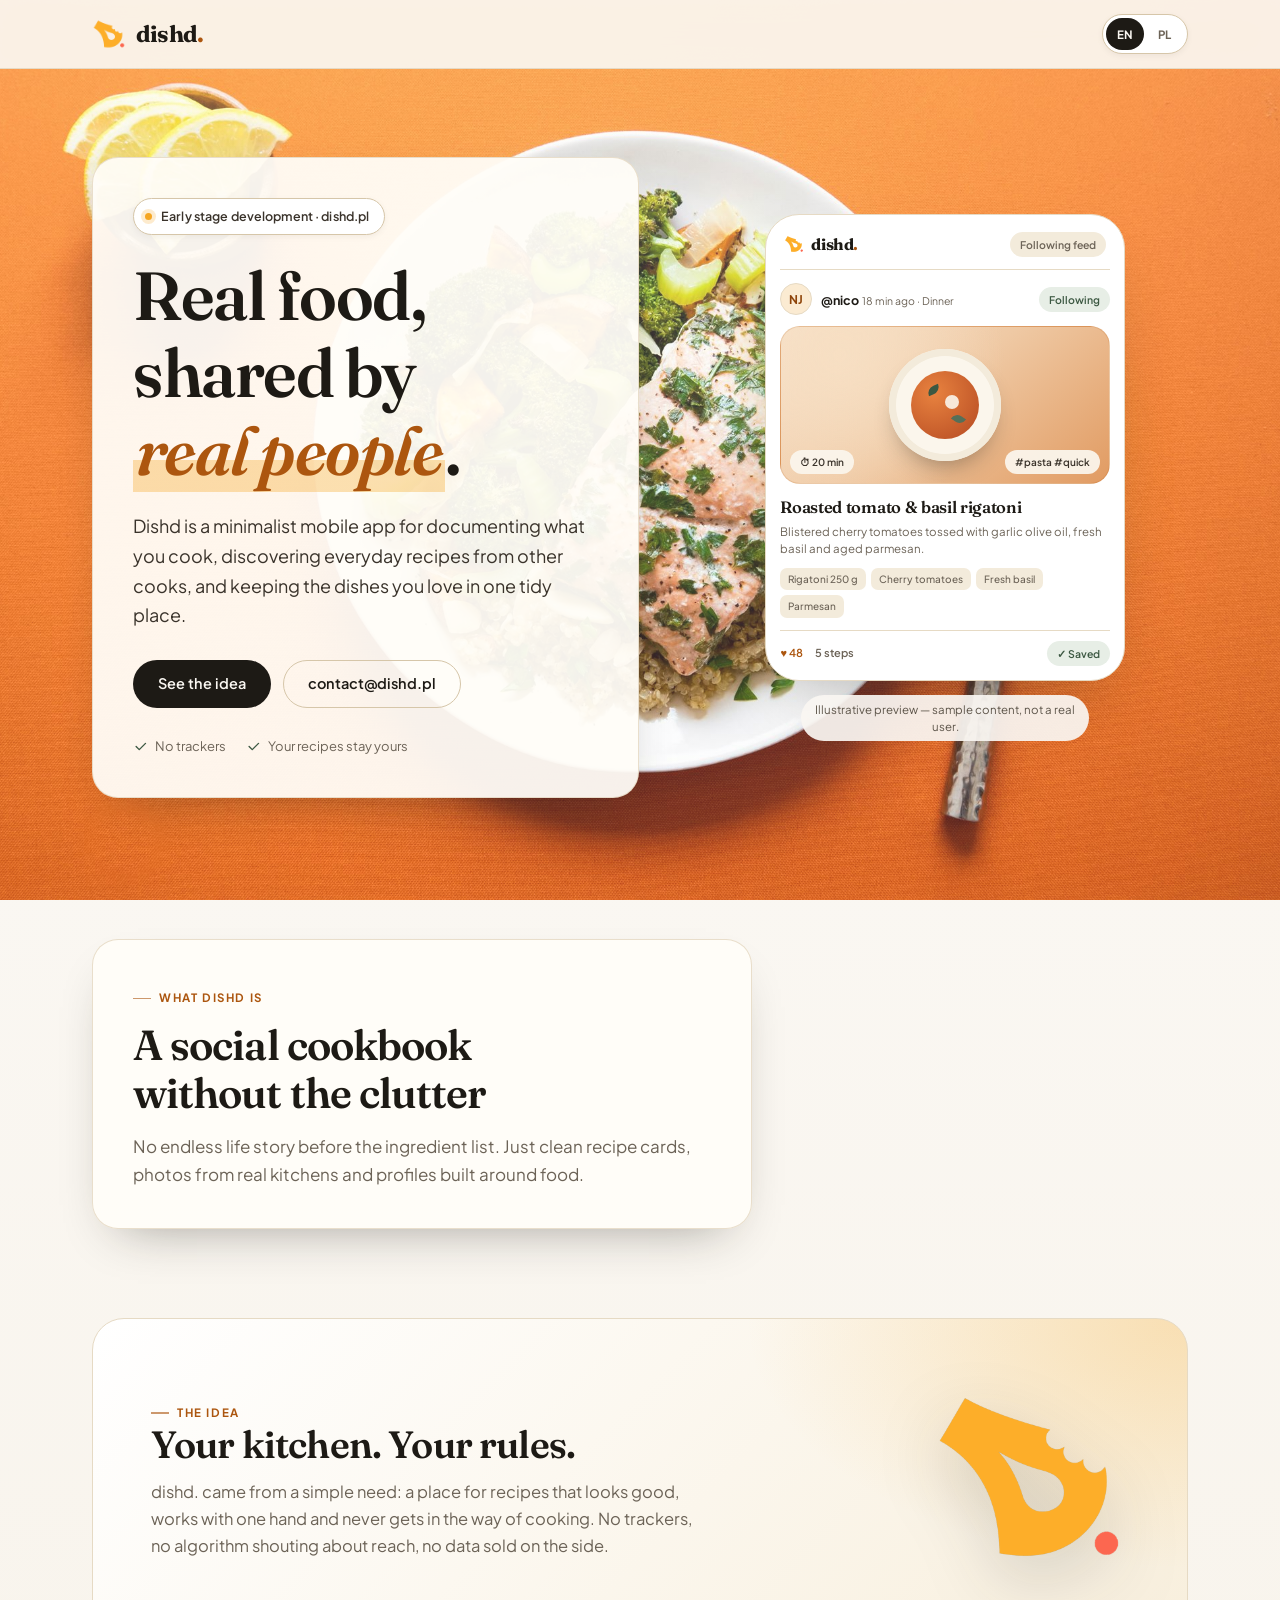
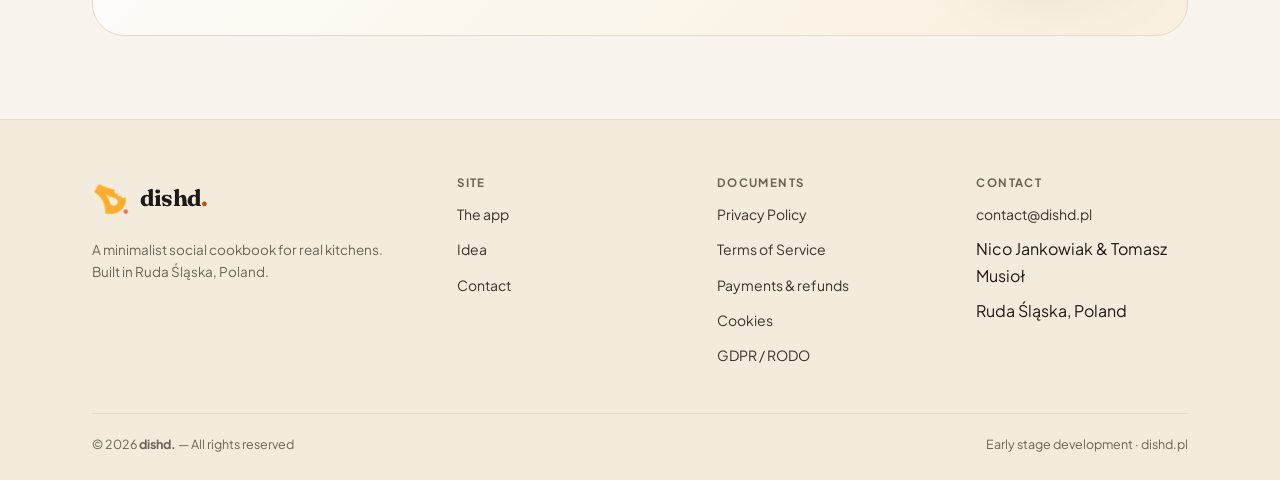
==== commit 9ef0a22b: "nowa strona - obi y chej" ====
--- a/index.html
+++ b/index.html
@@ -1,253 +1,251 @@
-<!DOCTYPE html>
-<html lang="en">
-<head>
-  <meta charset="UTF-8" />
-  <meta name="viewport" content="width=device-width, initial-scale=1.0" />
-  <title>dishd. — Cook, Share &amp; Discover Recipes</title>
-  <meta name="description" content="Dishd is a minimalist social cookbook for sharing homemade recipes, saving dishes and building your personal kitchen library." />
-  <meta name="theme-color" content="#FAF7F2" />
-
-  <link rel="icon" href="media/favicon.ico" sizes="any" />
-  <link rel="icon" type="image/png" sizes="32x32" href="media/favicon-32.png" />
-  <link rel="icon" type="image/png" sizes="192x192" href="media/favicon-192.png" />
-  <link rel="apple-touch-icon" href="media/apple-touch-icon.png" />
-
-  <meta property="og:type" content="website" />
-  <meta property="og:url" content="https://dishd.pl/" />
-  <meta property="og:title" content="dishd. — Cook, Share &amp; Discover Recipes" />
-  <meta property="og:description" content="A minimalist social cookbook for sharing homemade dishes and saving recipes without the clutter." />
-  <meta property="og:image" content="https://dishd.pl/media/og-cover.png" />
-  <meta name="twitter:card" content="summary_large_image" />
-
-  <link rel="stylesheet" href="assets/fonts.css" />
-  <link rel="stylesheet" href="assets/styles.css" />
-</head>
-
-<body data-title-en="dishd. — Cook, Share &amp; Discover Recipes" data-title-pl="dishd. — Gotuj, dziel się i odkrywaj przepisy"
-      data-desc-en="Dishd is a minimalist social cookbook for sharing homemade recipes, saving dishes and building your personal kitchen library."
-      data-desc-pl="Dishd to minimalistyczna społecznościowa książka kucharska do dzielenia się przepisami, zapisywania dań i budowania własnej kolekcji w jednym miejscu.">
-
-  <a class="skip-link" href="#main" data-en="Skip to content" data-pl="Przejdź do treści">Skip to content</a>
-
-  <header class="site-header">
-    <div class="wrap header-inner">
-      <a class="brand" href="index.html" aria-label="dishd.">
-        <img class="brand__mark" src="media/logo.png" alt="" width="34" height="34" />
-        <span class="brand__name">dishd<span class="brand__dot">.</span></span>
-      </a>
-
-      <div class="header-actions">
-        <div class="lang-switch" role="group" aria-label="Language / Język">
-          <button type="button" class="lang-btn" data-lang="en" aria-pressed="true"
-                  aria-label="Switch language to English (EN)"
-                  data-aria-en="Switch language to English (EN)" data-aria-pl="Zmień język na angielski (EN)">EN</button>
-          <button type="button" class="lang-btn" data-lang="pl" aria-pressed="false"
-                  aria-label="Switch language to Polish (PL)"
-                  data-aria-en="Switch language to Polish (PL)" data-aria-pl="Zmień język na polski (PL)">PL</button>
-        </div>
-      </div>
-    </div>
-  </header>
-
-  <main id="main" tabindex="-1">
-    <!-- Hero -->
-    <section class="hero">
-      <div class="wrap hero__grid">
-        <div class="hero__copy">
-          <span class="pill">
-            <span class="pill__dot" aria-hidden="true"></span>
-            <span data-en="Early stage development · dishd.pl" data-pl="Wczesny etap rozwoju · dishd.pl">Early stage development · dishd.pl</span>
-          </span>
-
-          <h1 data-en="Real food, shared by <em>real people</em>."
-              data-pl="Prawdziwe jedzenie, dzielone przez <em>prawdziwych ludzi</em>.">
-            Real food, shared by <em>real people</em>.
-          </h1>
-
-          <p data-en="Dishd is a minimalist mobile app for documenting what you cook, discovering everyday recipes from other cooks, and keeping the dishes you love in one tidy place."
-             data-pl="Dishd to minimalistyczna aplikacja mobilna do dokumentowania tego, co gotujesz, odkrywania codziennych przepisów innych osób i trzymania ulubionych dań w jednym, uporządkowanym miejscu.">
-            Dishd is a minimalist mobile app for documenting what you cook, discovering everyday recipes from other cooks, and keeping the dishes you love in one tidy place.
-          </p>
-
-          <div class="hero__actions">
-            <a class="btn" href="#idea" data-en="See the idea" data-pl="Poznaj ideę">See the idea</a>
-            <a class="btn btn--ghost" href="mailto:contact@dishd.pl"
-               aria-label="Email us at contact@dishd.pl"
-               data-aria-en="Email us at contact@dishd.pl" data-aria-pl="Napisz do nas: contact@dishd.pl">contact@dishd.pl</a>
-          </div>
-
-          <div class="hero__meta">
-            <span>
-              <svg width="15" height="15" viewBox="0 0 24 24" fill="none" stroke="currentColor" stroke-width="2.2" stroke-linecap="round" stroke-linejoin="round" aria-hidden="true"><path d="m5 12 5 5L20 7" /></svg>
-              <span data-en="No trackers" data-pl="Bez trackerów">No trackers</span>
-            </span>
-            <span>
-              <svg width="15" height="15" viewBox="0 0 24 24" fill="none" stroke="currentColor" stroke-width="2.2" stroke-linecap="round" stroke-linejoin="round" aria-hidden="true"><path d="m5 12 5 5L20 7" /></svg>
-              <span data-en="Your recipes stay yours" data-pl="Twoje przepisy zostają Twoje">Your recipes stay yours</span>
-            </span>
-          </div>
-        </div>
-
-        <div class="showcase">
-          <div class="phone" role="img"
-               aria-label="Illustrative preview of a Dishd recipe card with sample content"
-               data-aria-en="Illustrative preview of a Dishd recipe card with sample content"
-               data-aria-pl="Poglądowy podgląd karty przepisu w Dishd z przykładową treścią">
-            <div class="phone__bar">
-              <span class="phone__brand"><img src="media/logo.png" alt="" width="20" height="20" /><span>dishd<span class="brand__dot">.</span></span></span>
-              <span class="chip" data-en="Following feed" data-pl="Obserwowani">Following feed</span>
-            </div>
-
-            <div class="recipe-head">
-              <div class="recipe-user">
-                <span class="avatar">NJ</span>
-                <span>
-                  <span class="recipe-user__name">@nico</span>
-                  <span class="recipe-user__meta" data-en="18 min ago · Dinner" data-pl="18 min temu · Obiad">18 min ago · Dinner</span>
-                </span>
-              </div>
-              <span class="chip chip--green" data-en="Following" data-pl="Obserwujesz">Following</span>
-            </div>
-
-            <div class="recipe-photo">
-              <div class="plate" aria-hidden="true">
-                <div class="plate__bowl">
-                  <span class="leaf leaf--1"></span>
-                  <span class="leaf leaf--2"></span>
-                  <span class="plate__cream"></span>
-                </div>
-              </div>
-              <div class="photo-pills">
-                <span class="chip" data-en="⏱ 20 min" data-pl="⏱ 20 min">⏱ 20 min</span>
-                <span class="chip" data-en="#pasta #quick" data-pl="#makaron #szybkie">#pasta #quick</span>
-              </div>
-            </div>
-
-            <div class="recipe-title" data-en="Roasted tomato &amp; basil rigatoni" data-pl="Rigatoni z pieczonymi pomidorami i bazylią">
-              Roasted tomato &amp; basil rigatoni
-            </div>
-            <p class="recipe-desc"
-               data-en="Blistered cherry tomatoes tossed with garlic olive oil, fresh basil and aged parmesan."
-               data-pl="Pieczone pomidorki koktajlowe z oliwą czosnkową, świeżą bazylią i dojrzałym parmezanem.">
-              Blistered cherry tomatoes tossed with garlic olive oil, fresh basil and aged parmesan.
-            </p>
-
-            <div class="tags">
-              <span data-en="Rigatoni 250 g" data-pl="Rigatoni 250 g">Rigatoni 250 g</span>
-              <span data-en="Cherry tomatoes" data-pl="Pomidorki">Cherry tomatoes</span>
-              <span data-en="Fresh basil" data-pl="Bazylia">Fresh basil</span>
-              <span data-en="Parmesan" data-pl="Parmezan">Parmesan</span>
-            </div>
-
-            <div class="recipe-foot">
-              <span class="recipe-foot__stats">
-                <span class="recipe-foot__like">♥ 48</span>
-                <span data-en="5 steps" data-pl="5 kroków">5 steps</span>
-              </span>
-              <span class="chip chip--green" data-en="✓ Saved" data-pl="✓ Zapisano">✓ Saved</span>
-            </div>
-          </div>
-          <p class="showcase__note" data-en="Illustrative preview — sample content, not a real user." data-pl="Poglądowy podgląd — przykładowa treść, nie prawdziwy użytkownik.">
-            Illustrative preview — sample content, not a real user.
-          </p>
-        </div>
-      </div>
-    </section>
-
-    <hr class="divider" />
-
-    <!-- About -->
-    <section class="section" id="about">
-      <div class="wrap">
-        <div class="section-head">
-          <span class="eyebrow" data-en="What dishd is" data-pl="Czym jest dishd">What dishd is</span>
-          <h2 data-en="A social cookbook without the clutter"
-              data-pl="Społecznościowa książka kucharska bez zbędnego szumu">
-            A social cookbook without the clutter
-          </h2>
-          <p data-en="No endless life story before the ingredient list. Just clean recipe cards, photos from real kitchens and profiles built around food."
-             data-pl="Bez długiej historii życia przed listą składników. Tylko czytelne karty przepisów, zdjęcia z prawdziwych kuchni i profile zbudowane wokół jedzenia.">
-            No endless life story before the ingredient list. Just clean recipe cards, photos from real kitchens and profiles built around food.
-          </p>
-        </div>
-      </div>
-    </section>
-
-    <!-- The idea -->
-    <section class="section section--tight" id="idea">
-      <div class="wrap">
-        <div class="band">
-          <div class="band__inner">
-            <div>
-              <span class="eyebrow" data-en="The idea" data-pl="Idea">The idea</span>
-              <h2 data-en="Your kitchen. Your rules."
-                  data-pl="Twoja kuchnia. Twoje zasady.">
-                Your kitchen. Your rules.
-              </h2>
-              <p data-en="dishd. came from a simple need: a place for recipes that looks good, works with one hand and never gets in the way of cooking. No trackers, no algorithm shouting about reach, no data sold on the side."
-                 data-pl="dishd. powstało z prostej potrzeby: miejsca na przepisy, które dobrze wygląda, działa jedną ręką i nie przeszkadza w gotowaniu. Bez trackerów, bez algorytmu krzyczącego o zasięgach i bez sprzedawania danych.">
-                dishd. came from a simple need: a place for recipes that looks good, works with one hand and never gets in the way of cooking. No trackers, no algorithm shouting about reach, no data sold on the side.
-              </p>
-            </div>
-            <img class="band__logo" src="media/logo.png" alt="dishd." width="200" height="200" loading="lazy" />
-          </div>
-        </div>
-      </div>
-    </section>
-
-  </main>
-
-  <footer class="site-footer">
-    <div class="wrap">
-      <div class="footer-grid">
-        <div class="footer-brand">
-          <a class="brand" href="index.html" aria-label="dishd.">
-            <img class="brand__mark" src="media/logo.png" alt="" width="38" height="38" loading="lazy" />
-            <span class="brand__name">dishd<span class="brand__dot">.</span></span>
-          </a>
-          <p data-en="A minimalist social cookbook for real kitchens. Built in Ruda Śląska, Poland."
-             data-pl="Minimalistyczna społecznościowa książka kucharska do prawdziwych kuchni. Tworzona w Rudzie Śląskiej.">
-            A minimalist social cookbook for real kitchens. Built in Ruda Śląska, Poland.
-          </p>
-        </div>
-
-        <div class="footer-col">
-          <h2 data-en="Site" data-pl="Serwis">Site</h2>
-          <ul>
-            <li><a href="#about" data-en="The app" data-pl="Aplikacja">The app</a></li>
-            <li><a href="#idea" data-en="Idea" data-pl="Idea">Idea</a></li>
-            <li><a href="mailto:contact@dishd.pl" data-en="Contact" data-pl="Kontakt">Contact</a></li>
-          </ul>
-        </div>
-
-        <div class="footer-col">
-          <h2 data-en="Documents" data-pl="Dokumenty">Documents</h2>
-          <ul>
-            <li><a href="privacy.html" data-en="Privacy Policy" data-pl="Polityka prywatności">Privacy Policy</a></li>
-            <li><a href="terms.html" data-en="Terms of Service" data-pl="Regulamin">Terms of Service</a></li>
-            <li><a href="terms.html#refunds" data-en="Payments &amp; refunds" data-pl="Płatności i zwroty">Payments &amp; refunds</a></li>
-            <li><a href="privacy.html#cookies" data-en="Cookies" data-pl="Cookies">Cookies</a></li>
-            <li><a href="gdpr.html" data-en="GDPR / RODO" data-pl="RODO">GDPR / RODO</a></li>
-          </ul>
-        </div>
-
-        <div class="footer-col">
-          <h2 data-en="Contact" data-pl="Kontakt">Contact</h2>
-          <ul>
-            <li><a href="mailto:contact@dishd.pl">contact@dishd.pl</a></li>
-            <li><span data-en="Nico Jankowiak &amp; Tomasz Musioł" data-pl="Nico Jankowiak i Tomasz Musioł">Nico Jankowiak &amp; Tomasz Musioł</span></li>
-            <li><span data-en="Ruda Śląska, Poland" data-pl="Ruda Śląska, Polska">Ruda Śląska, Poland</span></li>
-          </ul>
-        </div>
-      </div>
-
-      <div class="footer-bottom">
-        <span>© 2026 <strong>dishd.</strong> — <span data-en="All rights reserved" data-pl="Wszelkie prawa zastrzeżone">All rights reserved</span></span>
-        <span data-en="Early stage development · dishd.pl" data-pl="Wczesny etap rozwoju · dishd.pl">Early stage development · dishd.pl</span>
-      </div>
-    </div>
-  </footer>
-
-  <script src="assets/site.js" defer></script>
-</body>
-</html>
+<!DOCTYPE html>
+<html lang="en">
+<head>
+  <meta charset="UTF-8" />
+  <meta name="viewport" content="width=device-width, initial-scale=1.0" />
+  <title>dishd. — Cook, Share &amp; Discover Recipes</title>
+  <meta name="description" content="Dishd is a minimalist social cookbook for sharing homemade recipes, saving dishes and building your personal kitchen library." />
+  <meta name="theme-color" content="#FAF7F2" />
+
+  <link rel="icon" href="media/favicon.ico" sizes="any" />
+  <link rel="icon" type="image/png" sizes="32x32" href="media/favicon-32.png" />
+  <link rel="icon" type="image/png" sizes="192x192" href="media/favicon-192.png" />
+  <link rel="apple-touch-icon" href="media/apple-touch-icon.png" />
+
+  <meta property="og:type" content="website" />
+  <meta property="og:url" content="https://dishd.pl/" />
+  <meta property="og:title" content="dishd. — Cook, Share &amp; Discover Recipes" />
+  <meta property="og:description" content="A minimalist social cookbook for sharing homemade dishes and saving recipes without the clutter." />
+  <meta property="og:image" content="https://dishd.pl/media/og-cover.png" />
+  <meta name="twitter:card" content="summary_large_image" />
+
+  <link rel="stylesheet" href="assets/fonts.css" />
+  <link rel="stylesheet" href="assets/styles.css" />
+</head>
+
+<body data-title-en="dishd. — Cook, Share &amp; Discover Recipes" data-title-pl="dishd. — Gotuj, dziel się i odkrywaj przepisy"
+      data-desc-en="Dishd is a minimalist social cookbook for sharing homemade recipes, saving dishes and building your personal kitchen library."
+      data-desc-pl="Dishd to minimalistyczna społecznościowa książka kucharska do dzielenia się przepisami, zapisywania dań i budowania własnej kolekcji w jednym miejscu.">
+
+  <a class="skip-link" href="#main" data-en="Skip to content" data-pl="Przejdź do treści">Skip to content</a>
+
+  <header class="site-header">
+    <div class="wrap header-inner">
+      <a class="brand" href="index.html" aria-label="dishd.">
+        <img class="brand__mark" src="media/logo.png" alt="" width="34" height="34" />
+        <span class="brand__name">dishd<span class="brand__dot">.</span></span>
+      </a>
+
+      <div class="header-actions">
+        <div class="lang-switch" role="group" aria-label="Language / Język">
+          <button type="button" class="lang-btn" data-lang="en" aria-pressed="true"
+                  aria-label="Switch language to English (EN)"
+                  data-aria-en="Switch language to English (EN)" data-aria-pl="Zmień język na angielski (EN)">EN</button>
+          <button type="button" class="lang-btn" data-lang="pl" aria-pressed="false"
+                  aria-label="Switch language to Polish (PL)"
+                  data-aria-en="Switch language to Polish (PL)" data-aria-pl="Zmień język na polski (PL)">PL</button>
+        </div>
+      </div>
+    </div>
+  </header>
+
+  <main id="main" tabindex="-1">
+    <!-- Hero -->
+    <section class="hero">
+      <div class="wrap hero__grid">
+        <div class="hero__copy">
+          <span class="pill">
+            <span class="pill__dot" aria-hidden="true"></span>
+            <span data-en="Early stage development · dishd.pl" data-pl="Wczesny etap rozwoju · dishd.pl">Early stage development · dishd.pl</span>
+          </span>
+
+          <h1 data-en="Real food, shared by <em>real people</em>."
+              data-pl="Zwykli ludzie, <em>niezwykłe jedzenie</em>.">
+            Real food, shared by <em>real people</em>.
+          </h1>
+
+          <p data-en="Dishd is a minimalist mobile app for documenting what you cook, discovering everyday recipes from other cooks, and keeping the dishes you love in one tidy place."
+             data-pl="Dishd to minimalistyczna aplikacja mobilna do dokumentowania tego, co gotujesz, odkrywania codziennych przepisów innych osób i trzymania ulubionych dań w jednym, uporządkowanym miejscu.">
+            Dishd is a minimalist mobile app for documenting what you cook, discovering everyday recipes from other cooks, and keeping the dishes you love in one tidy place.
+          </p>
+
+          <div class="hero__actions">
+            <a class="btn" href="#idea" data-en="See the idea" data-pl="Poznaj ideę">See the idea</a>
+            <a class="btn btn--ghost" href="mailto:contact@dishd.pl"
+               aria-label="Email us at contact@dishd.pl"
+               data-aria-en="Email us at contact@dishd.pl" data-aria-pl="Napisz do nas: contact@dishd.pl">contact@dishd.pl</a>
+          </div>
+
+          <div class="hero__meta">
+            <span>
+              <svg width="15" height="15" viewBox="0 0 24 24" fill="none" stroke="currentColor" stroke-width="2.2" stroke-linecap="round" stroke-linejoin="round" aria-hidden="true"><path d="m5 12 5 5L20 7" /></svg>
+              <span data-en="No trackers" data-pl="Bez trackerów">No trackers</span>
+            </span>
+            <span>
+              <svg width="15" height="15" viewBox="0 0 24 24" fill="none" stroke="currentColor" stroke-width="2.2" stroke-linecap="round" stroke-linejoin="round" aria-hidden="true"><path d="m5 12 5 5L20 7" /></svg>
+              <span data-en="Your recipes stay yours" data-pl="Twoje przepisy zostają Twoje">Your recipes stay yours</span>
+            </span>
+          </div>
+        </div>
+
+        <div class="showcase">
+          <div class="phone" role="img"
+               aria-label="Illustrative preview of a Dishd recipe card with sample content"
+               data-aria-en="Illustrative preview of a Dishd recipe card with sample content"
+               data-aria-pl="Poglądowy podgląd karty przepisu w Dishd z przykładową treścią">
+            <div class="phone__bar">
+              <span class="phone__brand"><img src="media/logo.png" alt="" width="20" height="20" /><span>dishd<span class="brand__dot">.</span></span></span>
+              <span class="chip" data-en="Following feed" data-pl="Obserwowani">Following feed</span>
+            </div>
+
+            <div class="recipe-head">
+              <div class="recipe-user">
+                <span class="avatar">NJ</span>
+                <span>
+                  <span class="recipe-user__name">@nico</span>
+                  <span class="recipe-user__meta" data-en="18 min ago · Dinner" data-pl="18 min temu · Obiad">18 min ago · Dinner</span>
+                </span>
+              </div>
+              <span class="chip chip--green" data-en="Following" data-pl="Obserwujesz">Following</span>
+            </div>
+
+            <div class="recipe-photo">
+              <div class="plate" aria-hidden="true">
+                <div class="plate__bowl">
+                  <span class="leaf leaf--1"></span>
+                  <span class="leaf leaf--2"></span>
+                  <span class="plate__cream"></span>
+                </div>
+              </div>
+              <div class="photo-pills">
+                <span class="chip" data-en="⏱ 20 min" data-pl="⏱ 20 min">⏱ 20 min</span>
+                <span class="chip" data-en="#pasta #quick" data-pl="#makaron #szybkie">#pasta #quick</span>
+              </div>
+            </div>
+
+            <div class="recipe-title" data-en="Roasted tomato &amp; basil rigatoni" data-pl="Rigatoni z pieczonymi pomidorami i bazylią">
+              Roasted tomato &amp; basil rigatoni
+            </div>
+            <p class="recipe-desc"
+               data-en="Blistered cherry tomatoes tossed with garlic olive oil, fresh basil and aged parmesan."
+               data-pl="Pieczone pomidorki koktajlowe z oliwą czosnkową, świeżą bazylią i dojrzałym parmezanem.">
+              Blistered cherry tomatoes tossed with garlic olive oil, fresh basil and aged parmesan.
+            </p>
+
+            <div class="tags">
+              <span data-en="Rigatoni 250 g" data-pl="Rigatoni 250 g">Rigatoni 250 g</span>
+              <span data-en="Cherry tomatoes" data-pl="Pomidorki">Cherry tomatoes</span>
+              <span data-en="Fresh basil" data-pl="Bazylia">Fresh basil</span>
+              <span data-en="Parmesan" data-pl="Parmezan">Parmesan</span>
+            </div>
+
+            <div class="recipe-foot">
+              <span class="recipe-foot__stats">
+                <span class="recipe-foot__like">♥ 48</span>
+                <span data-en="5 steps" data-pl="5 kroków">5 steps</span>
+              </span>
+              <span class="chip chip--green" data-en="✓ Saved" data-pl="✓ Zapisano">✓ Saved</span>
+            </div>
+          </div>
+          <p class="showcase__note" data-en="Illustrative preview — sample content, not a real user." data-pl="Wersja poglądowa - przykładowy przepis i profil.">
+            Illustrative preview — sample content, not a real user.
+          </p>
+        </div>
+      </div>
+    </section>
+
+    <!-- About -->
+    <section class="section" id="about">
+      <div class="wrap">
+        <div class="section-head">
+          <span class="eyebrow" data-en="What dishd is" data-pl="Czym jest dishd">What dishd is</span>
+          <h2 data-en="A social cookbook without the clutter"
+              data-pl="Społecznościowa książka kucharska bez zbędnego szumu">
+            A social cookbook without the clutter
+          </h2>
+          <p data-en="No endless life story before the ingredient list. Just clean recipe cards, photos from real kitchens and profiles built around food."
+             data-pl="Bez długiej historii życia przed listą składników. Tylko czytelne karty przepisów, zdjęcia z prawdziwych kuchni i profile zbudowane wokół jedzenia.">
+            No endless life story before the ingredient list. Just clean recipe cards, photos from real kitchens and profiles built around food.
+          </p>
+        </div>
+      </div>
+    </section>
+
+    <!-- The idea -->
+    <section class="section section--tight" id="idea">
+      <div class="wrap">
+        <div class="band">
+          <div class="band__inner">
+            <div>
+              <span class="eyebrow" data-en="The idea" data-pl="Idea">The idea</span>
+              <h2 data-en="Your kitchen. Your rules."
+                  data-pl="Twoja kuchnia. Twoje zasady.">
+                Your kitchen. Your rules.
+              </h2>
+              <p data-en="dishd. came from a simple need: a place for recipes that looks good, works with one hand and never gets in the way of cooking. No trackers, no algorithm shouting about reach, no data sold on the side."
+                 data-pl="dishd. powstało z prostej potrzeby: miejsca na przepisy, które dobrze wygląda, działa jedną ręką i nie przeszkadza w gotowaniu. Bez trackerów, bez algorytmu krzyczącego o zasięgach i bez sprzedawania danych.">
+                dishd. came from a simple need: a place for recipes that looks good, works with one hand and never gets in the way of cooking. No trackers, no algorithm shouting about reach, no data sold on the side.
+              </p>
+            </div>
+            <img class="band__logo" src="media/logo.png" alt="dishd." width="200" height="200" loading="lazy" />
+          </div>
+        </div>
+      </div>
+    </section>
+
+  </main>
+
+  <footer class="site-footer">
+    <div class="wrap">
+      <div class="footer-grid">
+        <div class="footer-brand">
+          <a class="brand" href="index.html" aria-label="dishd.">
+            <img class="brand__mark" src="media/logo.png" alt="" width="38" height="38" loading="lazy" />
+            <span class="brand__name">dishd<span class="brand__dot">.</span></span>
+          </a>
+          <p data-en="A minimalist social cookbook for real kitchens. Built in Ruda Śląska, Poland."
+             data-pl="Minimalistyczna społecznościowa książka kucharska, powstająca w prawdziwej kuchni. Tworzona w Rudzie Śląskiej.">
+            A minimalist social cookbook for real kitchens. Built in Ruda Śląska, Poland.
+          </p>
+        </div>
+
+        <div class="footer-col">
+          <h2 data-en="Site" data-pl="Serwis">Site</h2>
+          <ul>
+            <li><a href="#about" data-en="The app" data-pl="Aplikacja">The app</a></li>
+            <li><a href="#idea" data-en="Idea" data-pl="Idea">Idea</a></li>
+            <li><a href="mailto:contact@dishd.pl" data-en="Contact" data-pl="Kontakt">Contact</a></li>
+          </ul>
+        </div>
+
+        <div class="footer-col">
+          <h2 data-en="Documents" data-pl="Dokumenty">Documents</h2>
+          <ul>
+            <li><a href="privacy.html" data-en="Privacy Policy" data-pl="Polityka prywatności">Privacy Policy</a></li>
+            <li><a href="terms.html" data-en="Terms of Service" data-pl="Regulamin">Terms of Service</a></li>
+            <li><a href="terms.html#refunds" data-en="Payments &amp; refunds" data-pl="Płatności i zwroty">Payments &amp; refunds</a></li>
+            <li><a href="privacy.html#cookies" data-en="Cookies" data-pl="Cookies">Cookies</a></li>
+            <li><a href="gdpr.html" data-en="GDPR / RODO" data-pl="RODO">GDPR / RODO</a></li>
+          </ul>
+        </div>
+
+        <div class="footer-col">
+          <h2 data-en="Contact" data-pl="Kontakt">Contact</h2>
+          <ul>
+            <li><a href="mailto:contact@dishd.pl">contact@dishd.pl</a></li>
+            <li><span data-en="Nico Jankowiak &amp; Tomasz Musioł" data-pl="Nico Jankowiak i Tomasz Musioł">Nico Jankowiak &amp; Tomasz Musioł</span></li>
+            <li><span data-en="Ruda Śląska, Poland" data-pl="Ruda Śląska, Polska">Ruda Śląska, Poland</span></li>
+          </ul>
+        </div>
+      </div>
+
+      <div class="footer-bottom">
+        <span>© 2026 <strong>dishd.</strong> — <span data-en="All rights reserved" data-pl="Wszelkie prawa zastrzeżone">All rights reserved</span></span>
+        <span data-en="Early stage development · dishd.pl" data-pl="Wczesny etap rozwoju · dishd.pl">Early stage development · dishd.pl</span>
+      </div>
+    </div>
+  </footer>
+
+  <script src="assets/site.js" defer></script>
+</body>
+</html>
--- a/assets/styles.css
+++ b/assets/styles.css
@@ -44,10 +44,15 @@
 body {
   margin: 0;
   background-color: var(--bg);
+  /* Photo backdrop (media/4-bg.jpg) with only a light scrim: legibility comes from the
+     content panels below (see "Photo background legibility"), not from veiling the photo. */
   background-image:
-    radial-gradient(58rem 34rem at 88% -8%, rgba(245, 166, 35, 0.14), transparent 62%),
-    radial-gradient(42rem 30rem at -6% 4%, rgba(60, 88, 66, 0.09), transparent 58%);
-  background-repeat: no-repeat;
+    linear-gradient(180deg, rgba(250, 247, 242, 0.26) 0%, rgba(250, 247, 242, 0.12) 42%, rgba(243, 235, 219, 0.34) 100%),
+    url("../media/4-bg.jpg");
+  background-size: cover, cover;
+  background-position: center top, center center;
+  background-repeat: no-repeat, no-repeat;
+  background-attachment: scroll, fixed;
   color: var(--ink);
   font-family: "Plus Jakarta Sans", -apple-system, BlinkMacSystemFont, "Segoe UI", sans-serif;
   font-size: 16px;
@@ -183,13 +188,6 @@
 
 .section--tight {
   padding-block: clamp(24px, 3vw, 40px);
-}
-
-.divider {
-  height: 1px;
-  background: var(--line);
-  border: 0;
-  margin: 0;
 }
 
 /* ---------- Buttons ---------- */
@@ -252,7 +250,7 @@
   position: sticky;
   top: 0;
   z-index: 60;
-  background: rgba(250, 247, 242, 0.82);
+  background: rgba(250, 247, 242, 0.93);
   border-bottom: 1px solid var(--line);
   backdrop-filter: blur(16px) saturate(1.3);
   -webkit-backdrop-filter: blur(16px) saturate(1.3);
@@ -432,6 +430,27 @@
   color: var(--green);
 }
 
+/* ---------- Photo background legibility ----------
+   The body photo stays clearly visible, so every block of running text sits on its own
+   warm, translucent panel instead of relying on a heavy scrim over the whole page. */
+
+.hero__copy,
+.section-head,
+.doc-hero,
+.doc {
+  background: rgba(255, 253, 248, 0.94);
+  border: 1px solid rgba(230, 218, 196, 0.85);
+  border-radius: var(--radius-lg);
+  box-shadow: 0 22px 50px -28px rgba(29, 26, 21, 0.45);
+  padding: clamp(22px, 3.2vw, 40px);
+}
+
+.showcase__note {
+  padding: 6px 14px;
+  border-radius: 999px;
+  background: rgba(250, 247, 242, 0.92);
+}
+
 /* ---------- Phone mock ---------- */
 
 .showcase {
@@ -446,7 +465,8 @@
   max-width: 36ch;
   font-size: 11.5px;
   line-height: 1.5;
-  color: var(--muted);
+  /* slightly darker than --muted (#6C6357) so the small pill reads better */
+  color: #5C5449;
   text-align: center;
 }
 
@@ -723,7 +743,7 @@
   margin-top: clamp(26px, 3.6vw, 44px);
   padding-block: clamp(38px, 5vw, 56px) 26px;
   border-top: 1px solid var(--line);
-  background: rgba(243, 235, 219, 0.45);
+  background: rgba(243, 235, 219, 0.94);
 }
 
 .footer-grid {
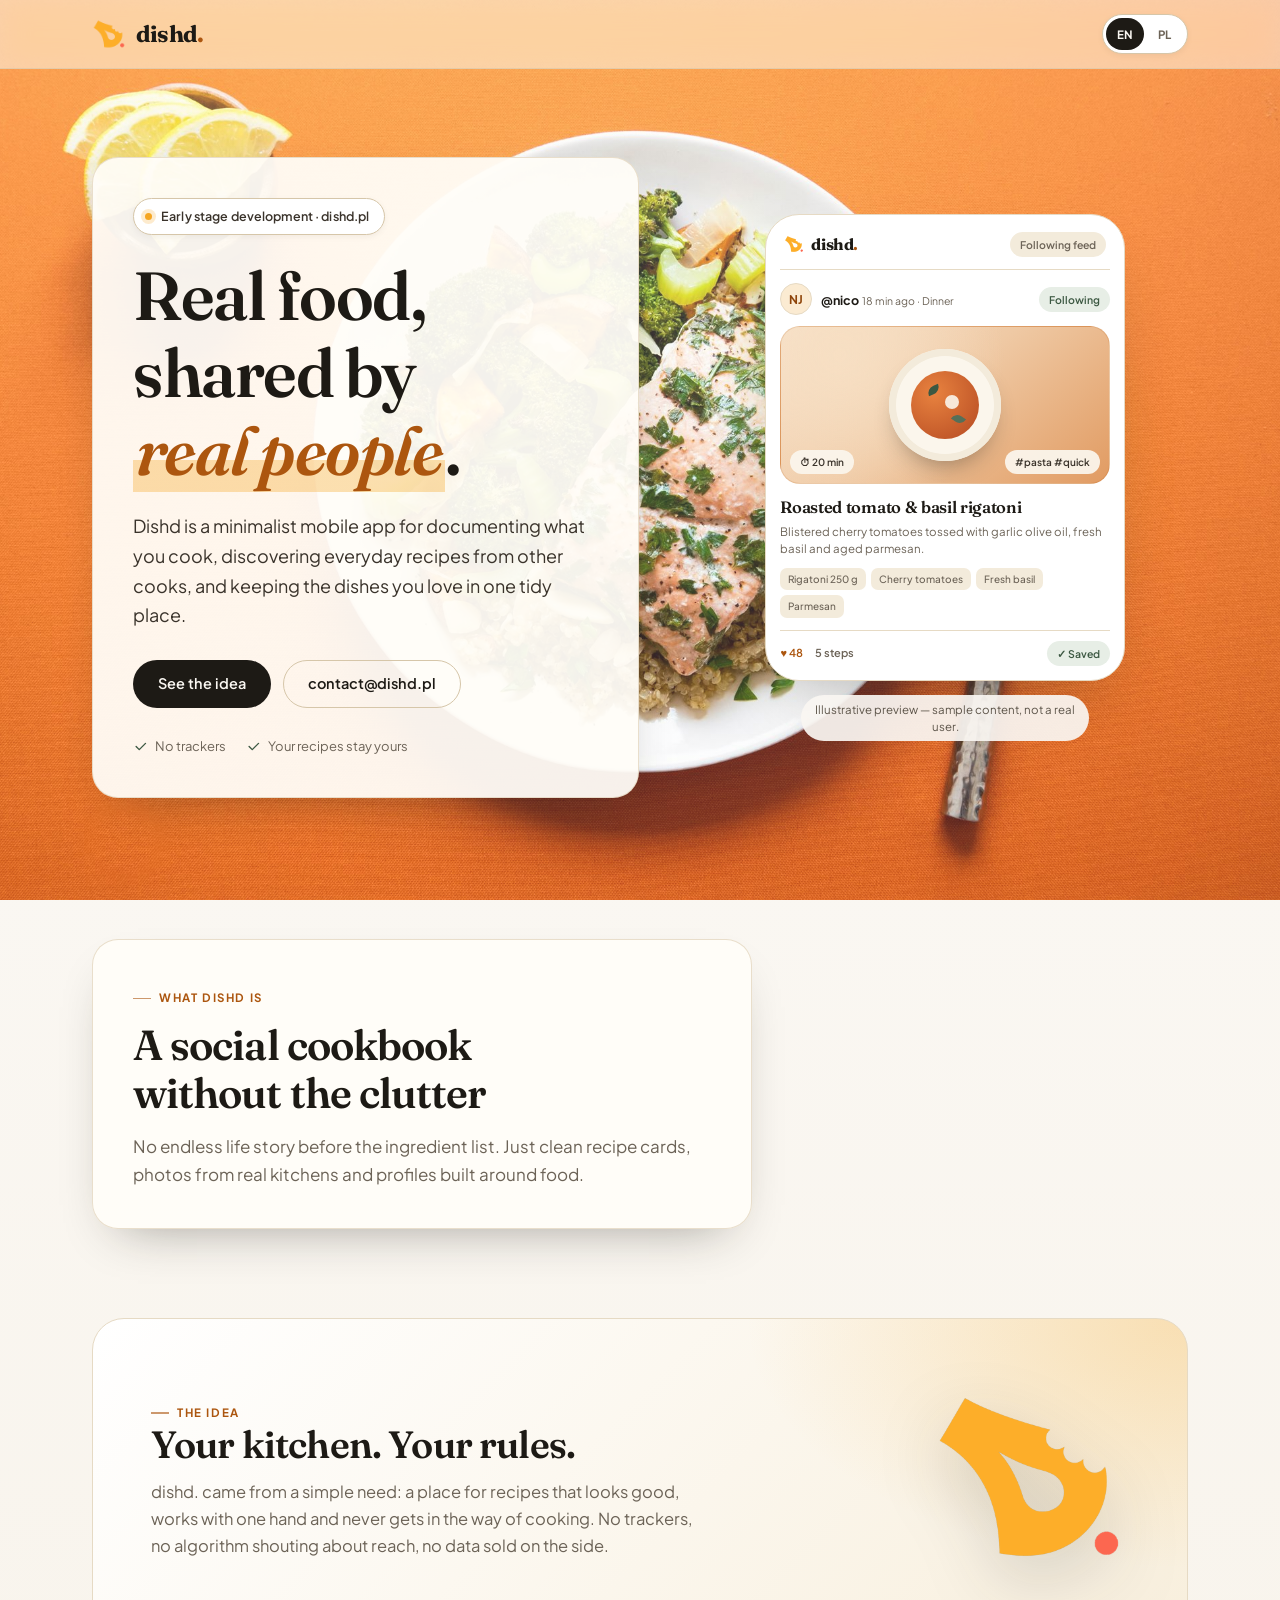
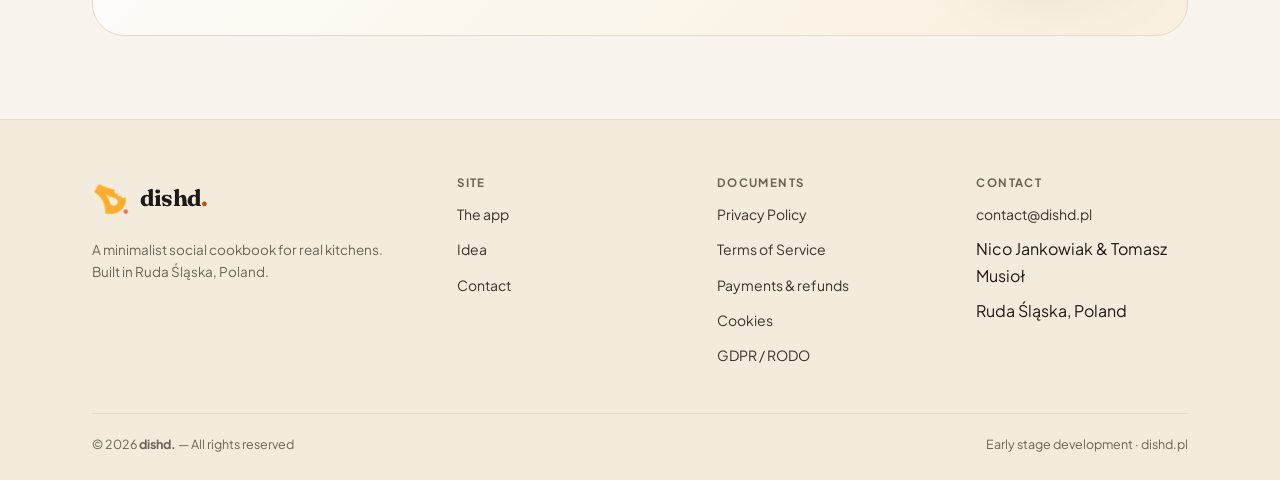
==== commit 630c032e: "pasek przezroczysty, krotszy tytul, optymalizacja" ====
--- a/index.html
+++ b/index.html
@@ -3,7 +3,7 @@
 <head>
   <meta charset="UTF-8" />
   <meta name="viewport" content="width=device-width, initial-scale=1.0" />
-  <title>dishd. — Cook, Share &amp; Discover Recipes</title>
+  <title>dishd. · Cook, share, discover</title>
   <meta name="description" content="Dishd is a minimalist social cookbook for sharing homemade recipes, saving dishes and building your personal kitchen library." />
   <meta name="theme-color" content="#FAF7F2" />
 
@@ -14,7 +14,7 @@
 
   <meta property="og:type" content="website" />
   <meta property="og:url" content="https://dishd.pl/" />
-  <meta property="og:title" content="dishd. — Cook, Share &amp; Discover Recipes" />
+  <meta property="og:title" content="dishd. · Cook, share, discover" />
   <meta property="og:description" content="A minimalist social cookbook for sharing homemade dishes and saving recipes without the clutter." />
   <meta property="og:image" content="https://dishd.pl/media/og-cover.png" />
   <meta name="twitter:card" content="summary_large_image" />
@@ -23,7 +23,7 @@
   <link rel="stylesheet" href="assets/styles.css" />
 </head>
 
-<body data-title-en="dishd. — Cook, Share &amp; Discover Recipes" data-title-pl="dishd. — Gotuj, dziel się i odkrywaj przepisy"
+<body data-title-en="dishd. · Cook, share, discover" data-title-pl="dishd. · Gotuj, dziel, odkrywaj"
       data-desc-en="Dishd is a minimalist social cookbook for sharing homemade recipes, saving dishes and building your personal kitchen library."
       data-desc-pl="Dishd to minimalistyczna społecznościowa książka kucharska do dzielenia się przepisami, zapisywania dań i budowania własnej kolekcji w jednym miejscu.">
 
--- a/assets/styles.css
+++ b/assets/styles.css
@@ -250,10 +250,11 @@
   position: sticky;
   top: 0;
   z-index: 60;
-  background: rgba(250, 247, 242, 0.93);
-  border-bottom: 1px solid var(--line);
-  backdrop-filter: blur(16px) saturate(1.3);
-  -webkit-backdrop-filter: blur(16px) saturate(1.3);
+  /* translucent bar: the warm page photo stays visible behind it */
+  background: rgba(250, 247, 242, 0.55);
+  border-bottom: 1px solid rgba(214, 198, 169, 0.6);
+  backdrop-filter: blur(14px) saturate(1.25);
+  -webkit-backdrop-filter: blur(14px) saturate(1.25);
 }
 
 .header-inner {
@@ -445,12 +446,6 @@
   padding: clamp(22px, 3.2vw, 40px);
 }
 
-.showcase__note {
-  padding: 6px 14px;
-  border-radius: 999px;
-  background: rgba(250, 247, 242, 0.92);
-}
-
 /* ---------- Phone mock ---------- */
 
 .showcase {
@@ -463,6 +458,9 @@
 .showcase__note {
   margin: 14px 0 0;
   max-width: 36ch;
+  padding: 6px 14px;
+  border-radius: 999px;
+  background: rgba(250, 247, 242, 0.92);
   font-size: 11.5px;
   line-height: 1.5;
   /* slightly darker than --muted (#6C6357) so the small pill reads better */
@@ -1105,6 +1103,11 @@
 }
 
 @media (max-width: 920px) {
+  /* fixed backgrounds are expensive to paint on mobile browsers */
+  body {
+    background-attachment: scroll, scroll;
+  }
+
   .hero__grid {
     grid-template-columns: 1fr;
     gap: clamp(32px, 6vw, 46px);
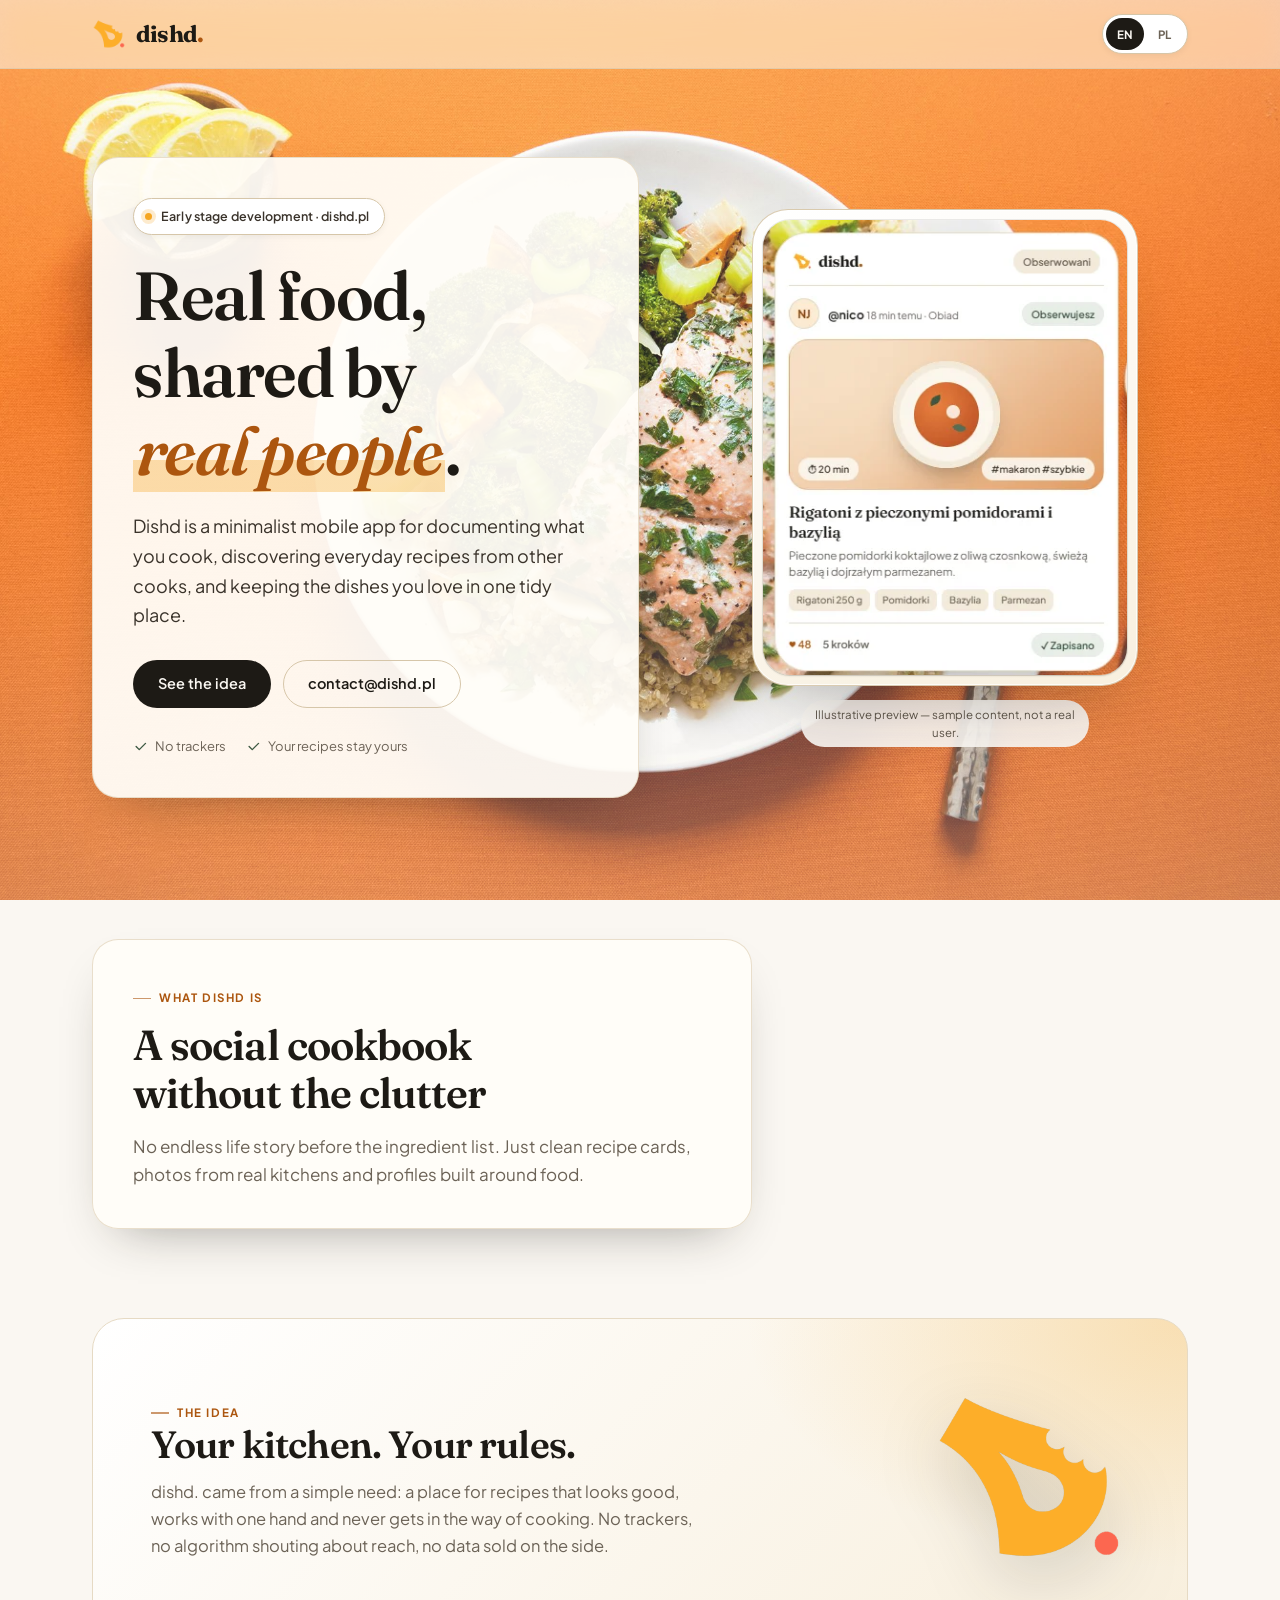
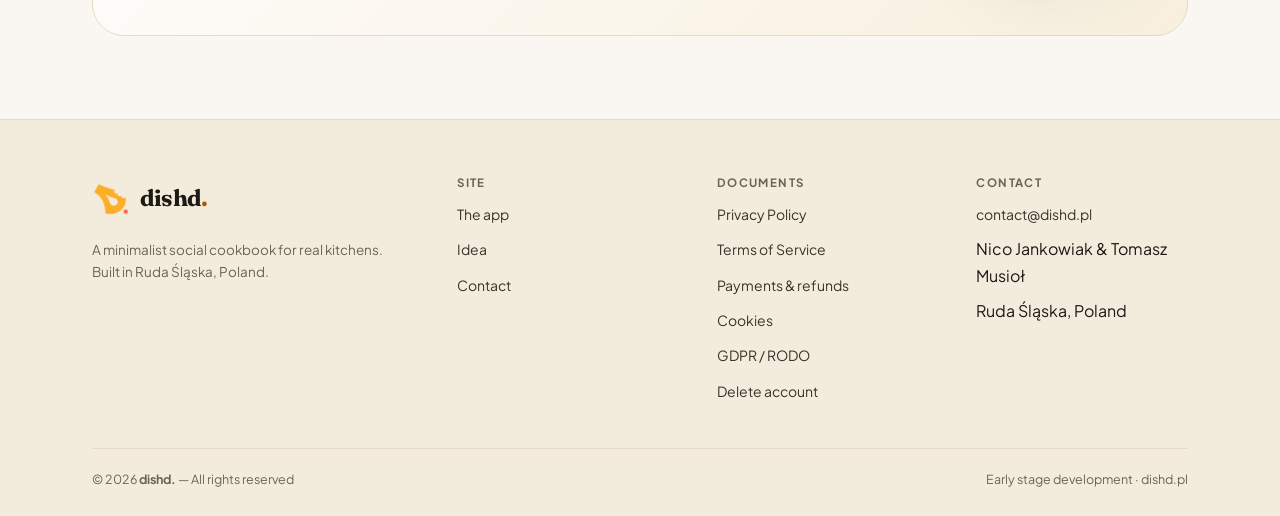
==== commit 212490a6: "update" ====
--- a/index.html
+++ b/index.html
@@ -89,63 +89,12 @@
         </div>
 
         <div class="showcase">
-          <div class="phone" role="img"
-               aria-label="Illustrative preview of a Dishd recipe card with sample content"
-               data-aria-en="Illustrative preview of a Dishd recipe card with sample content"
-               data-aria-pl="Poglądowy podgląd karty przepisu w Dishd z przykładową treścią">
-            <div class="phone__bar">
-              <span class="phone__brand"><img src="media/logo.png" alt="" width="20" height="20" /><span>dishd<span class="brand__dot">.</span></span></span>
-              <span class="chip" data-en="Following feed" data-pl="Obserwowani">Following feed</span>
-            </div>
-
-            <div class="recipe-head">
-              <div class="recipe-user">
-                <span class="avatar">NJ</span>
-                <span>
-                  <span class="recipe-user__name">@nico</span>
-                  <span class="recipe-user__meta" data-en="18 min ago · Dinner" data-pl="18 min temu · Obiad">18 min ago · Dinner</span>
-                </span>
-              </div>
-              <span class="chip chip--green" data-en="Following" data-pl="Obserwujesz">Following</span>
-            </div>
-
-            <div class="recipe-photo">
-              <div class="plate" aria-hidden="true">
-                <div class="plate__bowl">
-                  <span class="leaf leaf--1"></span>
-                  <span class="leaf leaf--2"></span>
-                  <span class="plate__cream"></span>
-                </div>
-              </div>
-              <div class="photo-pills">
-                <span class="chip" data-en="⏱ 20 min" data-pl="⏱ 20 min">⏱ 20 min</span>
-                <span class="chip" data-en="#pasta #quick" data-pl="#makaron #szybkie">#pasta #quick</span>
-              </div>
-            </div>
-
-            <div class="recipe-title" data-en="Roasted tomato &amp; basil rigatoni" data-pl="Rigatoni z pieczonymi pomidorami i bazylią">
-              Roasted tomato &amp; basil rigatoni
-            </div>
-            <p class="recipe-desc"
-               data-en="Blistered cherry tomatoes tossed with garlic olive oil, fresh basil and aged parmesan."
-               data-pl="Pieczone pomidorki koktajlowe z oliwą czosnkową, świeżą bazylią i dojrzałym parmezanem.">
-              Blistered cherry tomatoes tossed with garlic olive oil, fresh basil and aged parmesan.
-            </p>
-
-            <div class="tags">
-              <span data-en="Rigatoni 250 g" data-pl="Rigatoni 250 g">Rigatoni 250 g</span>
-              <span data-en="Cherry tomatoes" data-pl="Pomidorki">Cherry tomatoes</span>
-              <span data-en="Fresh basil" data-pl="Bazylia">Fresh basil</span>
-              <span data-en="Parmesan" data-pl="Parmezan">Parmesan</span>
-            </div>
-
-            <div class="recipe-foot">
-              <span class="recipe-foot__stats">
-                <span class="recipe-foot__like">♥ 48</span>
-                <span data-en="5 steps" data-pl="5 kroków">5 steps</span>
-              </span>
-              <span class="chip chip--green" data-en="✓ Saved" data-pl="✓ Zapisano">✓ Saved</span>
-            </div>
+          <div class="shot" role="img"
+               aria-label="Screenshot of a dishd recipe card: rigatoni with roasted tomatoes and basil, 20 min, saved."
+               data-aria-en="Screenshot of a dishd recipe card: rigatoni with roasted tomatoes and basil, 20 min, saved."
+               data-aria-pl="Zrzut ekranu karty przepisu w dishd: rigatoni z pieczonymi pomidorami i bazylią, 20 min, zapisany.">
+            <img class="shot__img" src="media/screenshot.webp" alt="" width="409" height="512"
+                 fetchpriority="high" decoding="async" />
           </div>
           <p class="showcase__note" data-en="Illustrative preview — sample content, not a real user." data-pl="Wersja poglądowa - przykładowy przepis i profil.">
             Illustrative preview — sample content, not a real user.
@@ -226,6 +175,7 @@
             <li><a href="terms.html#refunds" data-en="Payments &amp; refunds" data-pl="Płatności i zwroty">Payments &amp; refunds</a></li>
             <li><a href="privacy.html#cookies" data-en="Cookies" data-pl="Cookies">Cookies</a></li>
             <li><a href="gdpr.html" data-en="GDPR / RODO" data-pl="RODO">GDPR / RODO</a></li>
+            <li><a href="delete-account.html" data-en="Delete account" data-pl="Usuwanie konta">Delete account</a></li>
           </ul>
         </div>
 
--- a/assets/fonts.css
+++ b/assets/fonts.css
@@ -1,58 +1,58 @@
-/* dishd. — self-hosted typefaces (SIL Open Font License 1.1).
-   Fraunces & Plus Jakarta Sans, variable fonts, subsets latin + latin-ext.
-   Served from this domain: the page makes no third-party request. */
-
-/* latin-ext */
-@font-face {
-  font-family: 'Fraunces';
-  font-style: italic;
-  font-weight: 500 600;
-  font-display: swap;
-  src: url(fonts/fraunces-italic-500-600-latin-ext.woff2) format('woff2');
-  unicode-range: U+0100-02BA, U+02BD-02C5, U+02C7-02CC, U+02CE-02D7, U+02DD-02FF, U+0304, U+0308, U+0329, U+1D00-1DBF, U+1E00-1E9F, U+1EF2-1EFF, U+2020, U+20A0-20AB, U+20AD-20C4, U+2113, U+2C60-2C7F, U+A720-A7FF;
-}
-/* latin */
-@font-face {
-  font-family: 'Fraunces';
-  font-style: italic;
-  font-weight: 500 600;
-  font-display: swap;
-  src: url(fonts/fraunces-italic-500-600-latin.woff2) format('woff2');
-  unicode-range: U+0000-00FF, U+0131, U+0152-0153, U+02BB-02BC, U+02C6, U+02DA, U+02DC, U+0304, U+0308, U+0329, U+2000-206F, U+20AC, U+2122, U+2191, U+2193, U+2212, U+2215, U+FEFF, U+FFFD;
-}
-/* latin-ext */
-@font-face {
-  font-family: 'Fraunces';
-  font-style: normal;
-  font-weight: 500 700;
-  font-display: swap;
-  src: url(fonts/fraunces-normal-500-700-latin-ext.woff2) format('woff2');
-  unicode-range: U+0100-02BA, U+02BD-02C5, U+02C7-02CC, U+02CE-02D7, U+02DD-02FF, U+0304, U+0308, U+0329, U+1D00-1DBF, U+1E00-1E9F, U+1EF2-1EFF, U+2020, U+20A0-20AB, U+20AD-20C4, U+2113, U+2C60-2C7F, U+A720-A7FF;
-}
-/* latin */
-@font-face {
-  font-family: 'Fraunces';
-  font-style: normal;
-  font-weight: 500 700;
-  font-display: swap;
-  src: url(fonts/fraunces-normal-500-700-latin.woff2) format('woff2');
-  unicode-range: U+0000-00FF, U+0131, U+0152-0153, U+02BB-02BC, U+02C6, U+02DA, U+02DC, U+0304, U+0308, U+0329, U+2000-206F, U+20AC, U+2122, U+2191, U+2193, U+2212, U+2215, U+FEFF, U+FFFD;
-}
-/* latin-ext */
-@font-face {
-  font-family: 'Plus Jakarta Sans';
-  font-style: normal;
-  font-weight: 400 700;
-  font-display: swap;
-  src: url(fonts/plus-jakarta-sans-normal-400-700-latin-ext.woff2) format('woff2');
-  unicode-range: U+0100-02BA, U+02BD-02C5, U+02C7-02CC, U+02CE-02D7, U+02DD-02FF, U+0304, U+0308, U+0329, U+1D00-1DBF, U+1E00-1E9F, U+1EF2-1EFF, U+2020, U+20A0-20AB, U+20AD-20C4, U+2113, U+2C60-2C7F, U+A720-A7FF;
-}
-/* latin */
-@font-face {
-  font-family: 'Plus Jakarta Sans';
-  font-style: normal;
-  font-weight: 400 700;
-  font-display: swap;
-  src: url(fonts/plus-jakarta-sans-normal-400-700-latin.woff2) format('woff2');
-  unicode-range: U+0000-00FF, U+0131, U+0152-0153, U+02BB-02BC, U+02C6, U+02DA, U+02DC, U+0304, U+0308, U+0329, U+2000-206F, U+20AC, U+2122, U+2191, U+2193, U+2212, U+2215, U+FEFF, U+FFFD;
-}
+/* dishd. — self-hosted typefaces (SIL Open Font License 1.1).
+   Fraunces & Plus Jakarta Sans, variable fonts, subsets latin + latin-ext.
+   Served from this domain: the page makes no third-party request. */
+
+/* latin-ext */
+@font-face {
+  font-family: 'Fraunces';
+  font-style: italic;
+  font-weight: 500 600;
+  font-display: swap;
+  src: url(fonts/fraunces-italic-500-600-latin-ext.woff2) format('woff2');
+  unicode-range: U+0100-02BA, U+02BD-02C5, U+02C7-02CC, U+02CE-02D7, U+02DD-02FF, U+0304, U+0308, U+0329, U+1D00-1DBF, U+1E00-1E9F, U+1EF2-1EFF, U+2020, U+20A0-20AB, U+20AD-20C4, U+2113, U+2C60-2C7F, U+A720-A7FF;
+}
+/* latin */
+@font-face {
+  font-family: 'Fraunces';
+  font-style: italic;
+  font-weight: 500 600;
+  font-display: swap;
+  src: url(fonts/fraunces-italic-500-600-latin.woff2) format('woff2');
+  unicode-range: U+0000-00FF, U+0131, U+0152-0153, U+02BB-02BC, U+02C6, U+02DA, U+02DC, U+0304, U+0308, U+0329, U+2000-206F, U+20AC, U+2122, U+2191, U+2193, U+2212, U+2215, U+FEFF, U+FFFD;
+}
+/* latin-ext */
+@font-face {
+  font-family: 'Fraunces';
+  font-style: normal;
+  font-weight: 500 700;
+  font-display: swap;
+  src: url(fonts/fraunces-normal-500-700-latin-ext.woff2) format('woff2');
+  unicode-range: U+0100-02BA, U+02BD-02C5, U+02C7-02CC, U+02CE-02D7, U+02DD-02FF, U+0304, U+0308, U+0329, U+1D00-1DBF, U+1E00-1E9F, U+1EF2-1EFF, U+2020, U+20A0-20AB, U+20AD-20C4, U+2113, U+2C60-2C7F, U+A720-A7FF;
+}
+/* latin */
+@font-face {
+  font-family: 'Fraunces';
+  font-style: normal;
+  font-weight: 500 700;
+  font-display: swap;
+  src: url(fonts/fraunces-normal-500-700-latin.woff2) format('woff2');
+  unicode-range: U+0000-00FF, U+0131, U+0152-0153, U+02BB-02BC, U+02C6, U+02DA, U+02DC, U+0304, U+0308, U+0329, U+2000-206F, U+20AC, U+2122, U+2191, U+2193, U+2212, U+2215, U+FEFF, U+FFFD;
+}
+/* latin-ext */
+@font-face {
+  font-family: 'Plus Jakarta Sans';
+  font-style: normal;
+  font-weight: 400 700;
+  font-display: swap;
+  src: url(fonts/plus-jakarta-sans-normal-400-700-latin-ext.woff2) format('woff2');
+  unicode-range: U+0100-02BA, U+02BD-02C5, U+02C7-02CC, U+02CE-02D7, U+02DD-02FF, U+0304, U+0308, U+0329, U+1D00-1DBF, U+1E00-1E9F, U+1EF2-1EFF, U+2020, U+20A0-20AB, U+20AD-20C4, U+2113, U+2C60-2C7F, U+A720-A7FF;
+}
+/* latin */
+@font-face {
+  font-family: 'Plus Jakarta Sans';
+  font-style: normal;
+  font-weight: 400 700;
+  font-display: swap;
+  src: url(fonts/plus-jakarta-sans-normal-400-700-latin.woff2) format('woff2');
+  unicode-range: U+0000-00FF, U+0131, U+0152-0153, U+02BB-02BC, U+02C6, U+02DA, U+02DC, U+0304, U+0308, U+0329, U+2000-206F, U+20AC, U+2122, U+2191, U+2193, U+2212, U+2215, U+FEFF, U+FFFD;
+}
--- a/assets/styles.css
+++ b/assets/styles.css
@@ -44,15 +44,6 @@
 body {
   margin: 0;
   background-color: var(--bg);
-  /* Photo backdrop (media/4-bg.jpg) with only a light scrim: legibility comes from the
-     content panels below (see "Photo background legibility"), not from veiling the photo. */
-  background-image:
-    linear-gradient(180deg, rgba(250, 247, 242, 0.26) 0%, rgba(250, 247, 242, 0.12) 42%, rgba(243, 235, 219, 0.34) 100%),
-    url("../media/4-bg.jpg");
-  background-size: cover, cover;
-  background-position: center top, center center;
-  background-repeat: no-repeat, no-repeat;
-  background-attachment: scroll, fixed;
   color: var(--ink);
   font-family: "Plus Jakarta Sans", -apple-system, BlinkMacSystemFont, "Segoe UI", sans-serif;
   font-size: 16px;
@@ -60,6 +51,28 @@
   -webkit-font-smoothing: antialiased;
   text-rendering: optimizeLegibility;
   overflow-x: hidden;
+}
+
+/* Photo backdrop (media/4-bg.jpg) with only a light scrim: legibility comes from the
+   content panels below (see "Photo background legibility"), not from veiling the photo.
+   It sits on its own fixed layer instead of using background-attachment: fixed on
+   <body>: mobile browsers size and re-anchor those backgrounds as their toolbars
+   collapse, which made the photo jump between two positions while scrolling. A fixed
+   layer keeps a stable height (100lvh), so the photo stays put. */
+body::before {
+  content: "";
+  position: fixed;
+  inset: 0 0 auto;
+  z-index: -1;
+  height: 100vh;
+  height: 100lvh;
+  pointer-events: none;
+  background-image:
+    linear-gradient(180deg, rgba(250, 247, 242, 0.26) 0%, rgba(250, 247, 242, 0.12) 42%, rgba(243, 235, 219, 0.34) 100%),
+    url("../media/4-bg.jpg");
+  background-size: cover, cover;
+  background-position: center top, center center;
+  background-repeat: no-repeat, no-repeat;
 }
 
 h1, h2, h3, h4 {
@@ -478,224 +491,28 @@
   filter: blur(6px);
 }
 
-.phone {
-  width: min(100%, 360px);
-  padding: 14px;
-  border: 1px solid var(--line);
-  border-radius: 34px;
-  background: var(--card);
-  box-shadow: var(--shadow-lg);
-}
-
-.phone__bar {
-  display: flex;
-  align-items: center;
-  justify-content: space-between;
-  gap: 10px;
-  padding: 2px 4px 12px;
-  border-bottom: 1px solid var(--line);
-  margin-bottom: 13px;
-}
-
-.phone__brand {
-  display: inline-flex;
-  align-items: center;
-  gap: 7px;
-  font-family: "Fraunces", Georgia, serif;
-  font-size: 16px;
-  font-weight: 700;
-  letter-spacing: -0.03em;
-}
-
-.phone__brand img {
-  width: 20px;
-  height: 20px;
-  border-radius: 6px;
-}
-
-.phone__brand .brand__dot {
-  color: var(--accent-deep);
-}
-
-.chip {
-  display: inline-flex;
-  align-items: center;
-  padding: 4px 10px;
-  border-radius: 999px;
-  background: var(--surface);
-  color: var(--muted);
-  font-size: 10.5px;
-  font-weight: 600;
-  white-space: nowrap;
-}
-
-.chip--green {
-  background: var(--green-wash);
-  color: var(--green);
-}
-
-.recipe-head {
-  display: flex;
-  align-items: center;
-  justify-content: space-between;
-  gap: 10px;
-  margin-bottom: 11px;
-}
-
-.recipe-user {
-  display: flex;
-  align-items: center;
-  gap: 9px;
-  min-width: 0;
-}
-
-.avatar {
-  display: grid;
-  place-items: center;
-  width: 32px;
-  height: 32px;
-  flex: 0 0 auto;
-  border: 1px solid var(--line);
-  border-radius: 50%;
-  background: var(--accent-wash);
-  /* darker than --accent-deep so 12px initials clear 4.5:1 on the amber wash */
-  color: #8E4409;
-  font-size: 12px;
-  font-weight: 700;
-}
-
-.recipe-user__name {
-  font-size: 12.5px;
-  font-weight: 700;
-  line-height: 1.25;
-}
-
-.recipe-user__meta {
-  font-size: 10.5px;
-  color: var(--muted);
-}
-
-.recipe-photo {
+/* Real app screenshot (media/screenshot.webp) in a soft, rounded device frame. */
+.shot {
   position: relative;
-  display: grid;
-  place-items: center;
-  height: 158px;
-  margin-bottom: 13px;
-  overflow: hidden;
-  border: 1px solid rgba(172, 86, 15, 0.16);
-  border-radius: 20px;
-  background:
-    radial-gradient(circle at 18% 18%, #F7DFC3, transparent 55%),
-    linear-gradient(140deg, #F6E3CE 0%, #EFC9A4 46%, #E19B62 100%);
-}
-
-.plate {
-  position: relative;
-  display: grid;
-  place-items: center;
-  width: 112px;
-  height: 112px;
-  border-radius: 50%;
-  background: #FBF6EC;
-  box-shadow: 0 14px 26px -12px rgba(29, 26, 21, 0.45), inset 0 0 0 7px #F3EBDB;
-}
-
-.plate__bowl {
-  position: relative;
-  width: 68px;
-  height: 68px;
-  border-radius: 50%;
-  background: radial-gradient(circle at 34% 32%, #E8823F, #B54A22);
-}
-
-.leaf {
-  position: absolute;
-  width: 13px;
-  height: 8px;
-  border-radius: 999px 0;
-  background: #3C5842;
-}
-
-.leaf--1 { top: 15px; left: 16px; transform: rotate(-22deg); }
-.leaf--2 { bottom: 16px; right: 14px; transform: rotate(36deg); background: #556F58; }
-
-.plate__cream {
-  position: absolute;
-  top: 24px;
-  right: 20px;
-  width: 14px;
-  height: 14px;
-  border-radius: 50%;
-  background: #FBF6EC;
-  opacity: 0.9;
-}
-
-.photo-pills {
-  position: absolute;
-  inset: auto 9px 9px;
-  display: flex;
-  justify-content: space-between;
-  gap: 6px;
-}
-
-.photo-pills .chip {
-  background: rgba(251, 246, 236, 0.94);
-  color: var(--ink-soft);
-  font-size: 10px;
-}
-
-.recipe-title {
-  font-family: "Fraunces", Georgia, serif;
-  font-size: 16.5px;
-  font-weight: 600;
-  letter-spacing: -0.02em;
-  line-height: 1.25;
-}
-
-.recipe-desc {
-  margin-top: 5px;
-  font-size: 11.5px;
-  line-height: 1.5;
-  color: var(--muted);
-}
-
-.tags {
-  display: flex;
-  flex-wrap: wrap;
-  gap: 5px;
-  margin-top: 10px;
-}
-
-.tags span {
-  padding: 3px 8px;
-  border-radius: 7px;
-  background: var(--surface);
-  color: var(--muted);
-  font-size: 10px;
-  font-weight: 500;
-}
-
-.recipe-foot {
-  display: flex;
-  align-items: center;
-  justify-content: space-between;
-  gap: 8px;
-  margin-top: 12px;
-  padding-top: 10px;
-  border-top: 1px solid var(--line);
-  font-size: 11px;
-  font-weight: 600;
-  color: var(--muted);
-}
-
-.recipe-foot__stats {
-  display: flex;
-  align-items: center;
-  gap: 12px;
-}
-
-.recipe-foot__like {
-  color: var(--accent-deep);
+  width: min(100%, 386px);
+  padding: 10px;
+  border: 1px solid rgba(214, 198, 169, 0.9);
+  border-radius: 36px;
+  background: linear-gradient(160deg, #FFFFFF 0%, #F8F0DF 100%);
+  box-shadow: var(--shadow-lg), inset 0 0 0 1px rgba(255, 255, 255, 0.75);
+  transition: transform 0.35s var(--ease), box-shadow 0.35s var(--ease);
+}
+
+.shot:hover {
+  transform: translateY(-4px);
+}
+
+.shot__img {
+  display: block;
+  width: 100%;
+  height: auto;
+  border-radius: 27px;
+  box-shadow: 0 0 0 1px rgba(29, 26, 21, 0.08), 0 1px 2px rgba(29, 26, 21, 0.16);
 }
 
 /* ---------- Brand band ---------- */
@@ -1057,12 +874,58 @@
   --btn-fg: var(--ink);
 }
 
+/* Numbered steps — used by the account deletion guide. */
+.doc .steps {
+  display: grid;
+  gap: 10px;
+  margin-top: 16px;
+  padding-left: 0;
+  list-style: none;
+  counter-reset: step;
+}
+
+.doc .steps > li {
+  position: relative;
+  counter-increment: step;
+  padding: 14px 16px 14px 54px;
+  border: 1px solid var(--line);
+  border-radius: var(--radius-sm);
+  background: #FFFDF8;
+  color: var(--ink-soft);
+  font-size: 15px;
+  line-height: 1.6;
+}
+
+.doc .steps > li::before {
+  content: counter(step);
+  position: absolute;
+  top: 12px;
+  left: 14px;
+  display: grid;
+  place-items: center;
+  width: 26px;
+  height: 26px;
+  border-radius: 50%;
+  background: var(--accent-wash);
+  color: #8E4409;
+  font-size: 12.5px;
+  font-weight: 700;
+}
+
+.doc .steps > li strong {
+  color: var(--ink);
+}
+
 /* ---------- Responsive ---------- */
 
 @media (max-width: 1000px) {
   .doc-layout {
     grid-template-columns: minmax(0, 1fr);
     gap: 24px;
+  }
+
+  .doc .steps > li {
+    padding: 13px 15px 13px 50px;
   }
 
   /* Table of contents becomes a swipeable row of chips above the text. */
@@ -1103,11 +966,6 @@
 }
 
 @media (max-width: 920px) {
-  /* fixed backgrounds are expensive to paint on mobile browsers */
-  body {
-    background-attachment: scroll, scroll;
-  }
-
   .hero__grid {
     grid-template-columns: 1fr;
     gap: clamp(32px, 6vw, 46px);
@@ -1235,6 +1093,10 @@
     background: #fff;
   }
 
+  body::before {
+    display: none;
+  }
+
   .doc-layout {
     display: block;
     padding: 0;
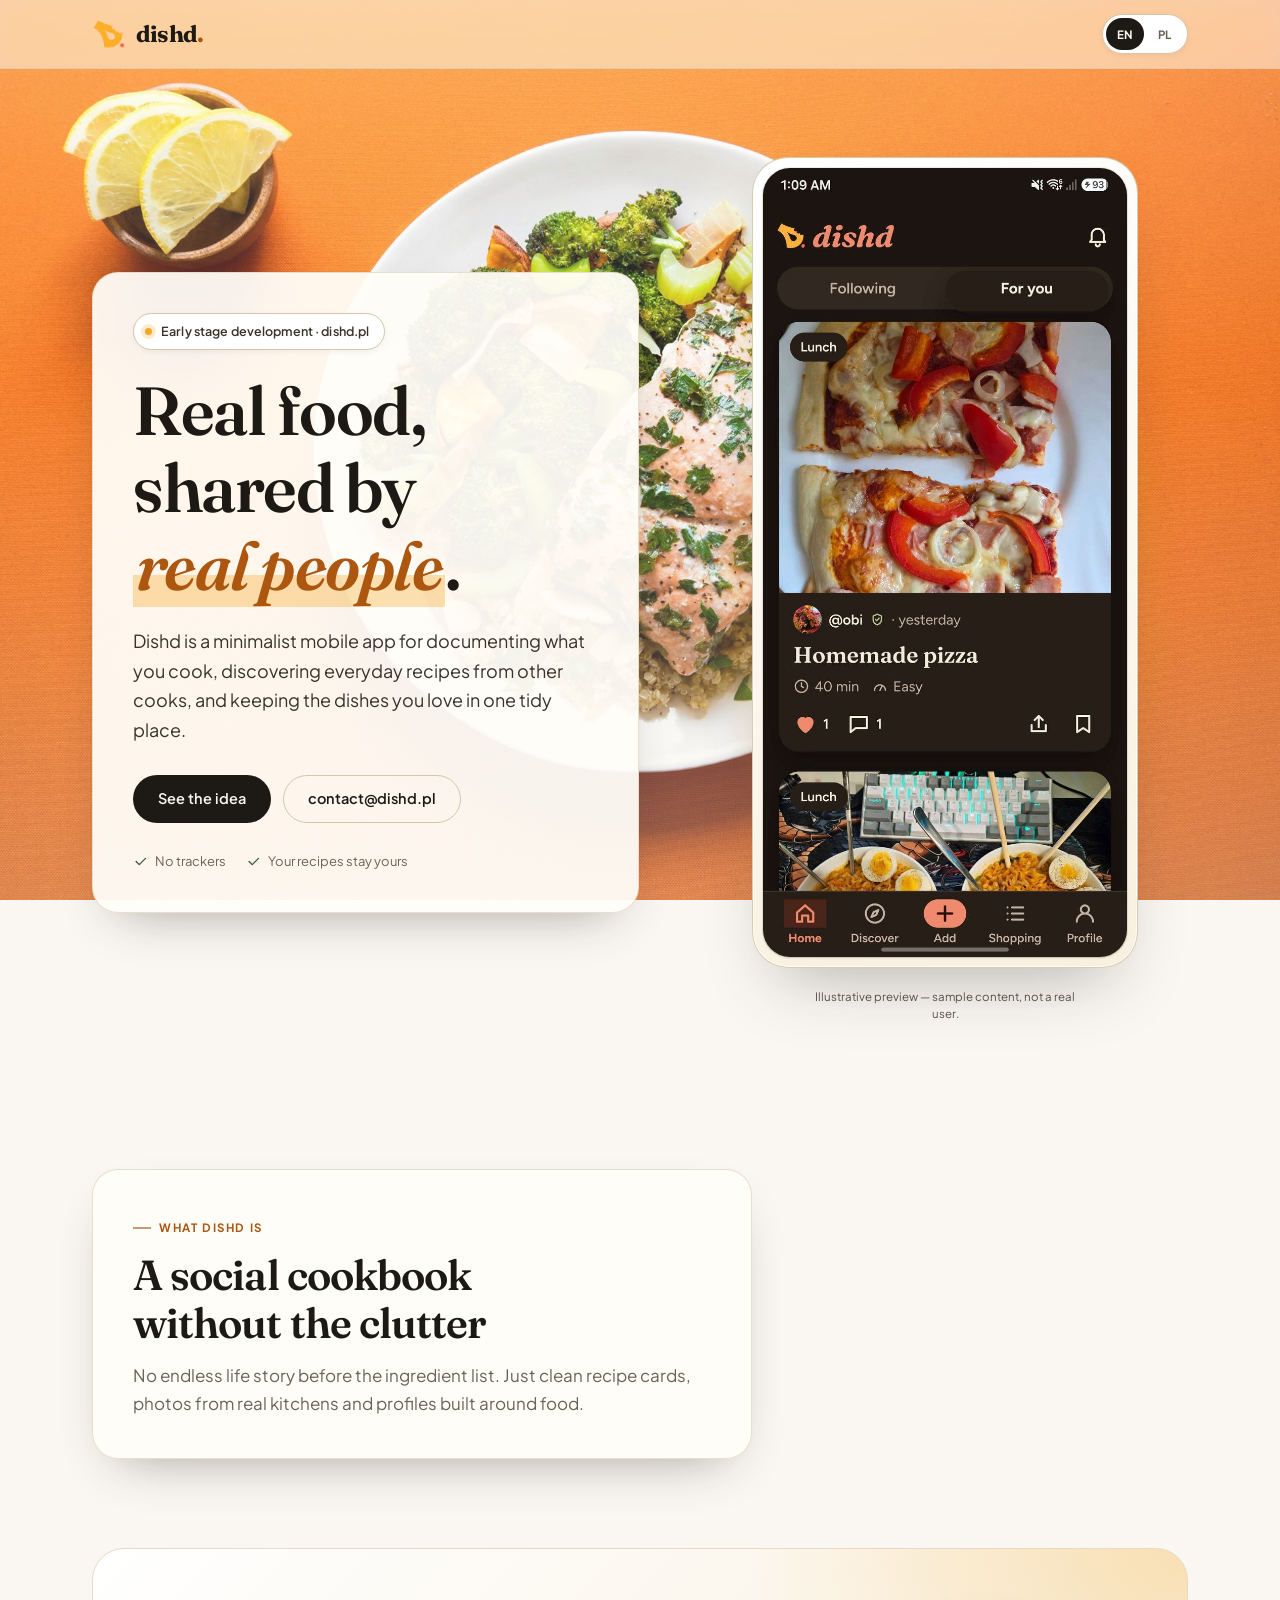
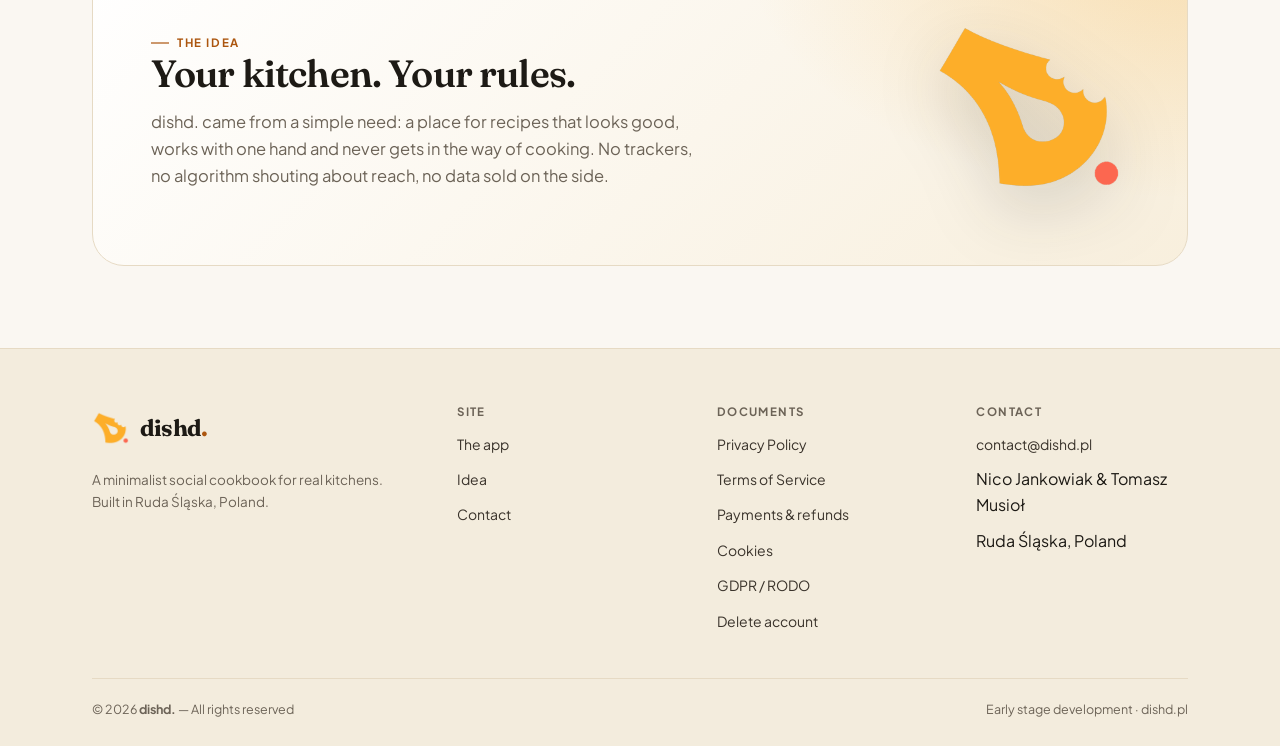
==== commit c7f035f8: "screenshot i podpiecie delete-account.html" ====
--- a/index.html
+++ b/index.html
@@ -90,10 +90,10 @@
 
         <div class="showcase">
           <div class="shot" role="img"
-               aria-label="Screenshot of a dishd recipe card: rigatoni with roasted tomatoes and basil, 20 min, saved."
-               data-aria-en="Screenshot of a dishd recipe card: rigatoni with roasted tomatoes and basil, 20 min, saved."
-               data-aria-pl="Zrzut ekranu karty przepisu w dishd: rigatoni z pieczonymi pomidorami i bazylią, 20 min, zapisany.">
-            <img class="shot__img" src="media/screenshot.webp" alt="" width="409" height="512"
+               aria-label="Screenshot of the dishd feed: a homemade pizza post by @obi, 40 min, easy, with the Home, Discover, Add, Shopping and Profile tabs below."
+               data-aria-en="Screenshot of the dishd feed: a homemade pizza post by @obi, 40 min, easy, with the Home, Discover, Add, Shopping and Profile tabs below."
+               data-aria-pl="Zrzut ekranu z aplikacji dishd: wpis @obi z domową pizzą, 40 min, łatwe, a na dole zakładki Home, Discover, Add, Shopping i Profile.">
+            <img class="shot__img" src="media/screenshot.jpg" alt="" width="720" height="1560"
                  fetchpriority="high" decoding="async" />
           </div>
           <p class="showcase__note" data-en="Illustrative preview — sample content, not a real user." data-pl="Wersja poglądowa - przykładowy przepis i profil.">
--- a/assets/styles.css
+++ b/assets/styles.css
@@ -491,7 +491,7 @@
   filter: blur(6px);
 }
 
-/* Real app screenshot (media/screenshot.webp) in a soft, rounded device frame. */
+/* Real app screenshot (media/screenshot.jpg) in a soft, rounded device frame. */
 .shot {
   position: relative;
   width: min(100%, 386px);
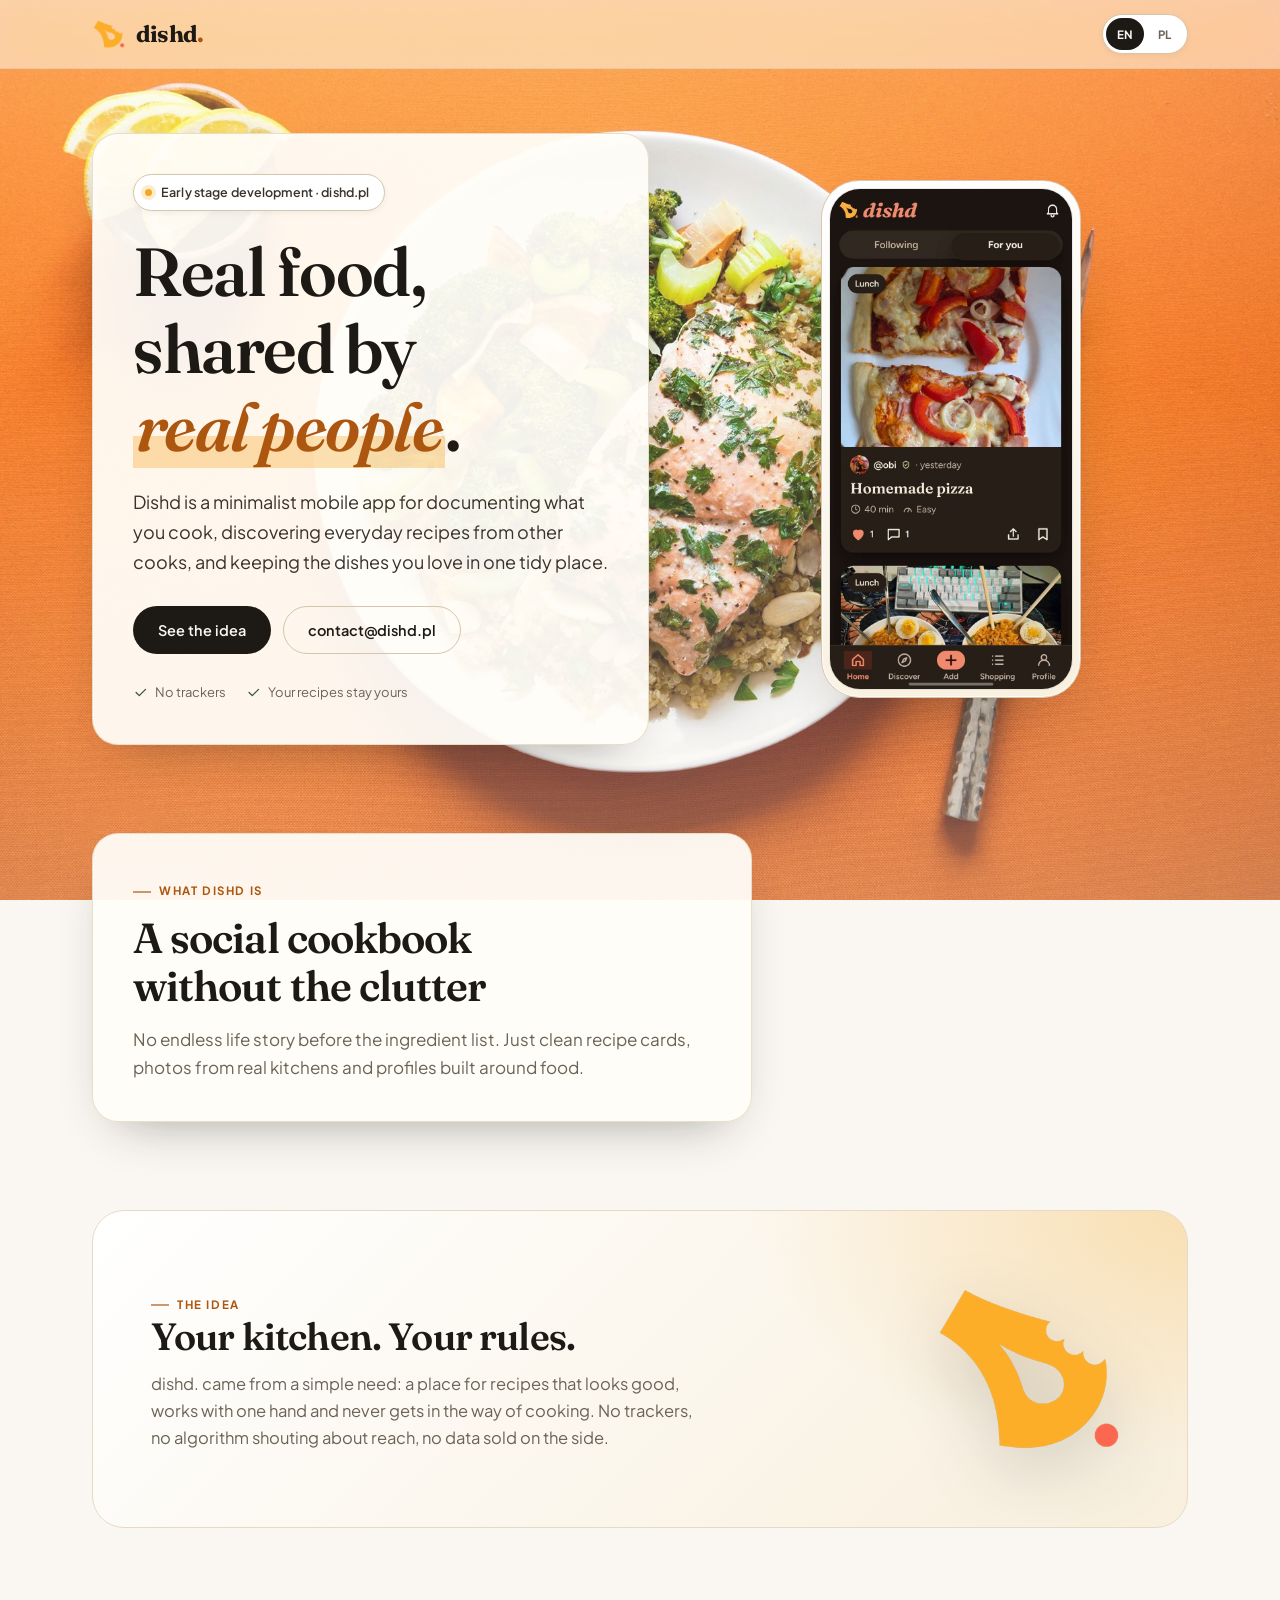
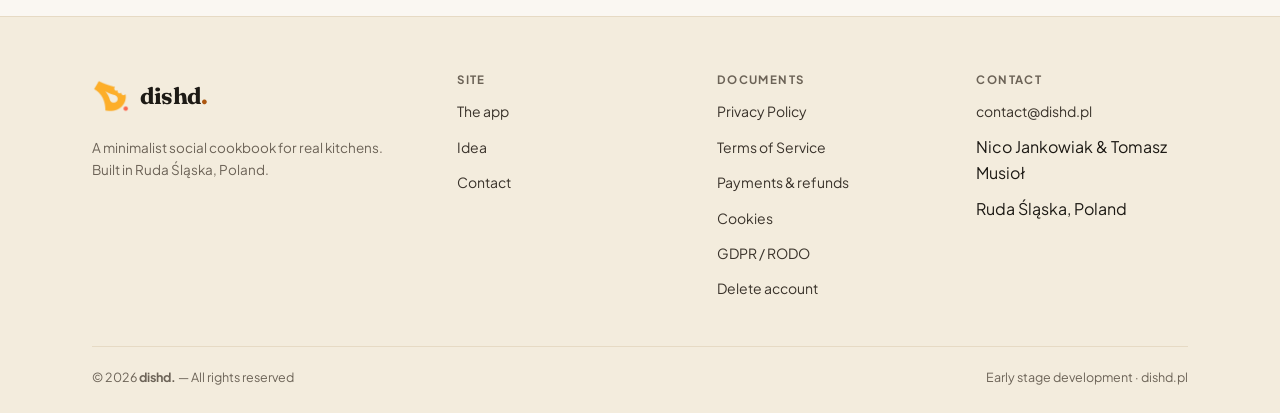
==== commit ec9c06e1: "naprawa screena" ====
--- a/index.html
+++ b/index.html
@@ -93,12 +93,9 @@
                aria-label="Screenshot of the dishd feed: a homemade pizza post by @obi, 40 min, easy, with the Home, Discover, Add, Shopping and Profile tabs below."
                data-aria-en="Screenshot of the dishd feed: a homemade pizza post by @obi, 40 min, easy, with the Home, Discover, Add, Shopping and Profile tabs below."
                data-aria-pl="Zrzut ekranu z aplikacji dishd: wpis @obi z domową pizzą, 40 min, łatwe, a na dole zakładki Home, Discover, Add, Shopping i Profile.">
-            <img class="shot__img" src="media/screenshot.jpg" alt="" width="720" height="1560"
+            <img class="shot__img" src="media/screenshot.jpg" alt="" width="720" height="1488"
                  fetchpriority="high" decoding="async" />
           </div>
-          <p class="showcase__note" data-en="Illustrative preview — sample content, not a real user." data-pl="Wersja poglądowa - przykładowy przepis i profil.">
-            Illustrative preview — sample content, not a real user.
-          </p>
         </div>
       </div>
     </section>
--- a/assets/styles.css
+++ b/assets/styles.css
@@ -196,11 +196,11 @@
 }
 
 .section {
-  padding-block: clamp(32px, 4vw, 54px);
+  padding-block: clamp(24px, 3.5vw, 44px);
 }
 
 .section--tight {
-  padding-block: clamp(24px, 3vw, 40px);
+  padding-block: clamp(24px, 3.5vw, 44px);
 }
 
 /* ---------- Buttons ---------- */
@@ -362,13 +362,13 @@
 
 .hero {
   position: relative;
-  padding-block: clamp(46px, 7vw, 88px) clamp(48px, 7vw, 92px);
+  padding-block: clamp(38px, 5vw, 68px) clamp(24px, 3.5vw, 44px);
   overflow: hidden;
 }
 
 .hero__grid {
   display: grid;
-  grid-template-columns: minmax(0, 1.06fr) minmax(0, 0.94fr);
+  grid-template-columns: minmax(0, 1.08fr) minmax(0, 0.92fr);
   align-items: center;
   gap: clamp(34px, 5vw, 64px);
 }
@@ -468,19 +468,6 @@
   isolation: isolate;
 }
 
-.showcase__note {
-  margin: 14px 0 0;
-  max-width: 36ch;
-  padding: 6px 14px;
-  border-radius: 999px;
-  background: rgba(250, 247, 242, 0.92);
-  font-size: 11.5px;
-  line-height: 1.5;
-  /* slightly darker than --muted (#6C6357) so the small pill reads better */
-  color: #5C5449;
-  text-align: center;
-}
-
 .showcase::before {
   content: "";
   position: absolute;
@@ -491,28 +478,23 @@
   filter: blur(6px);
 }
 
-/* Real app screenshot (media/screenshot.jpg) in a soft, rounded device frame. */
+/* Real app screenshot (media/screenshot.jpg) in a compact, rounded frame — static, no animations. */
 .shot {
   position: relative;
-  width: min(100%, 386px);
-  padding: 10px;
-  border: 1px solid rgba(214, 198, 169, 0.9);
-  border-radius: 36px;
+  width: min(100%, 260px);
+  padding: 8px;
+  border: 1px solid rgba(214, 198, 169, 0.95);
+  border-radius: 38px;
   background: linear-gradient(160deg, #FFFFFF 0%, #F8F0DF 100%);
-  box-shadow: var(--shadow-lg), inset 0 0 0 1px rgba(255, 255, 255, 0.75);
-  transition: transform 0.35s var(--ease), box-shadow 0.35s var(--ease);
-}
-
-.shot:hover {
-  transform: translateY(-4px);
+  box-shadow: var(--shadow-lg), inset 0 0 0 1px rgba(255, 255, 255, 0.8);
 }
 
 .shot__img {
   display: block;
   width: 100%;
   height: auto;
-  border-radius: 27px;
-  box-shadow: 0 0 0 1px rgba(29, 26, 21, 0.08), 0 1px 2px rgba(29, 26, 21, 0.16);
+  border-radius: 30px;
+  box-shadow: 0 0 0 1px rgba(29, 26, 21, 0.08);
 }
 
 /* ---------- Brand band ---------- */
@@ -968,11 +950,15 @@
 @media (max-width: 920px) {
   .hero__grid {
     grid-template-columns: 1fr;
-    gap: clamp(32px, 6vw, 46px);
+    gap: clamp(28px, 5vw, 40px);
   }
 
   .showcase {
     order: 2;
+  }
+
+  .shot {
+    width: min(100%, 245px);
   }
 
   .band__inner {
@@ -1077,7 +1063,6 @@
     animation-iteration-count: 1 !important;
     transition-duration: 0.001ms !important;
   }
-
 }
 
 @media print {
@@ -1105,4 +1090,4 @@
   .doc a {
     color: inherit;
   }
-}
+}
